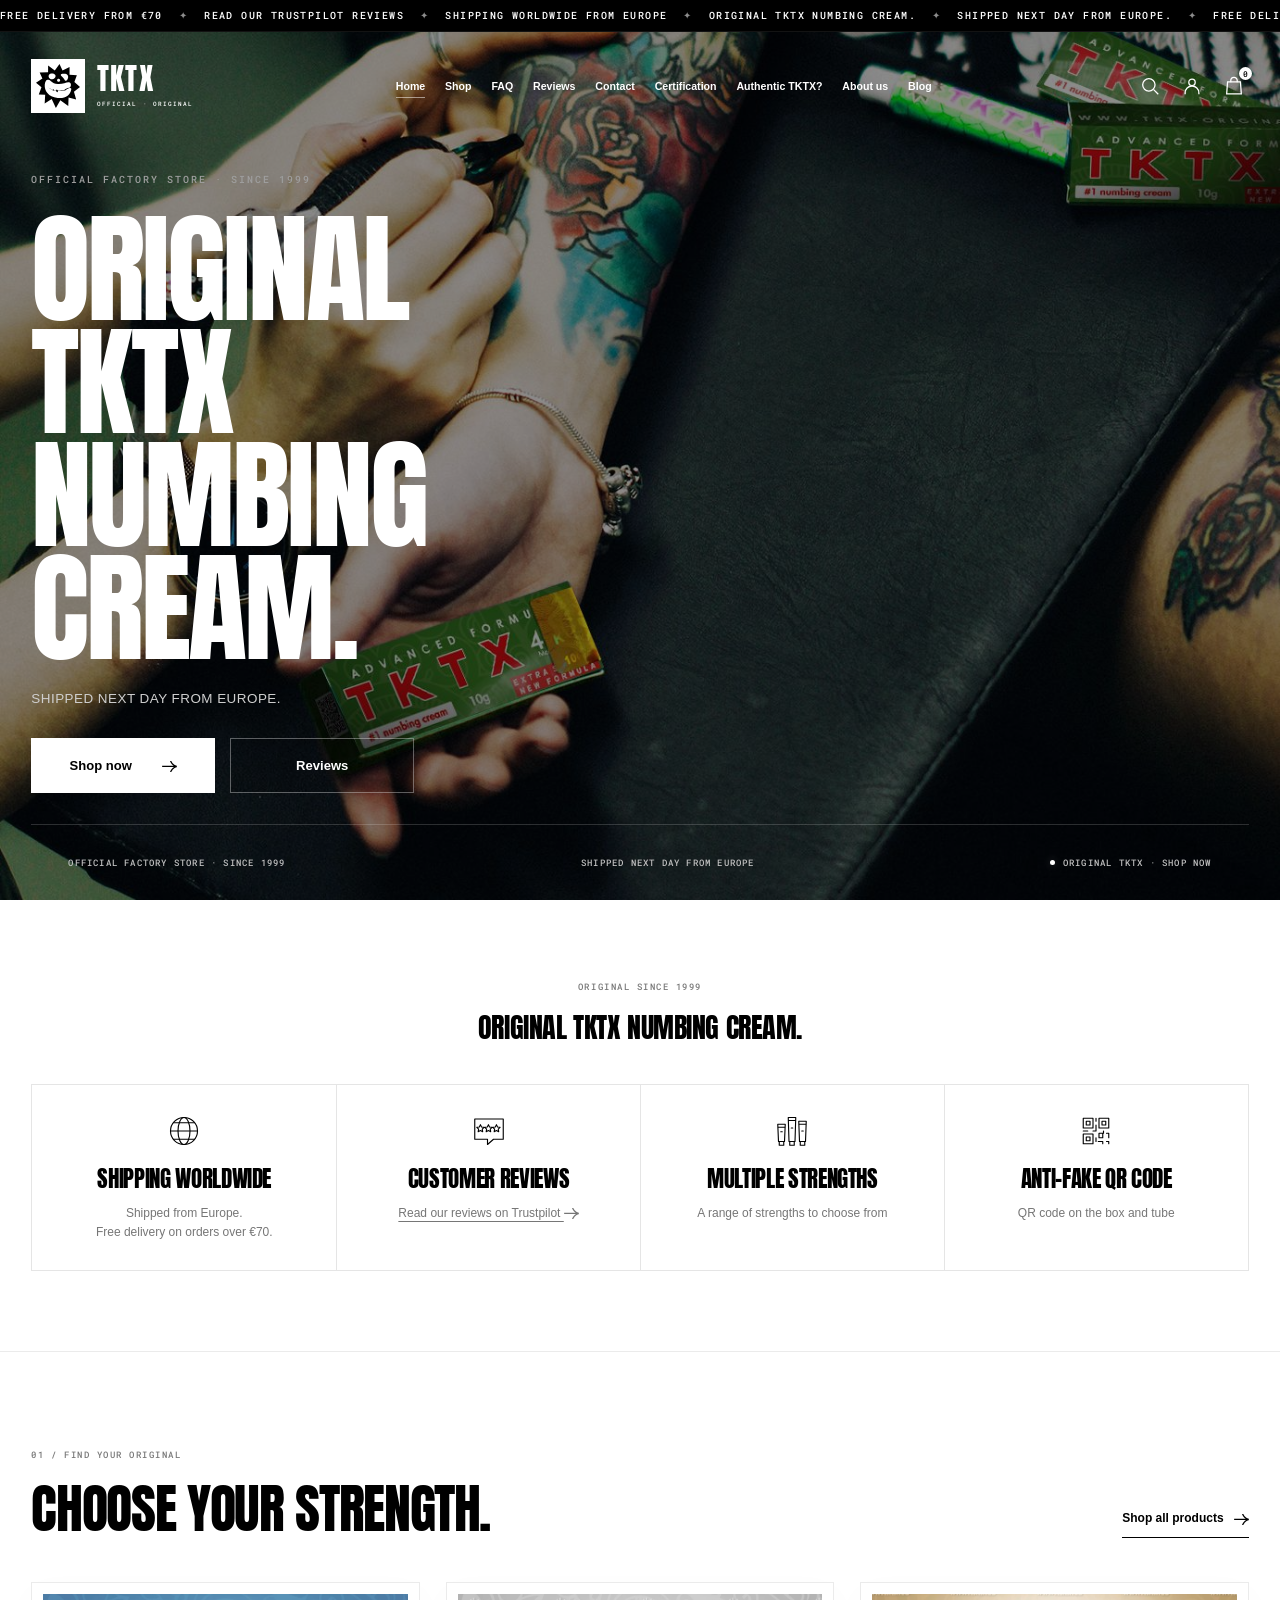
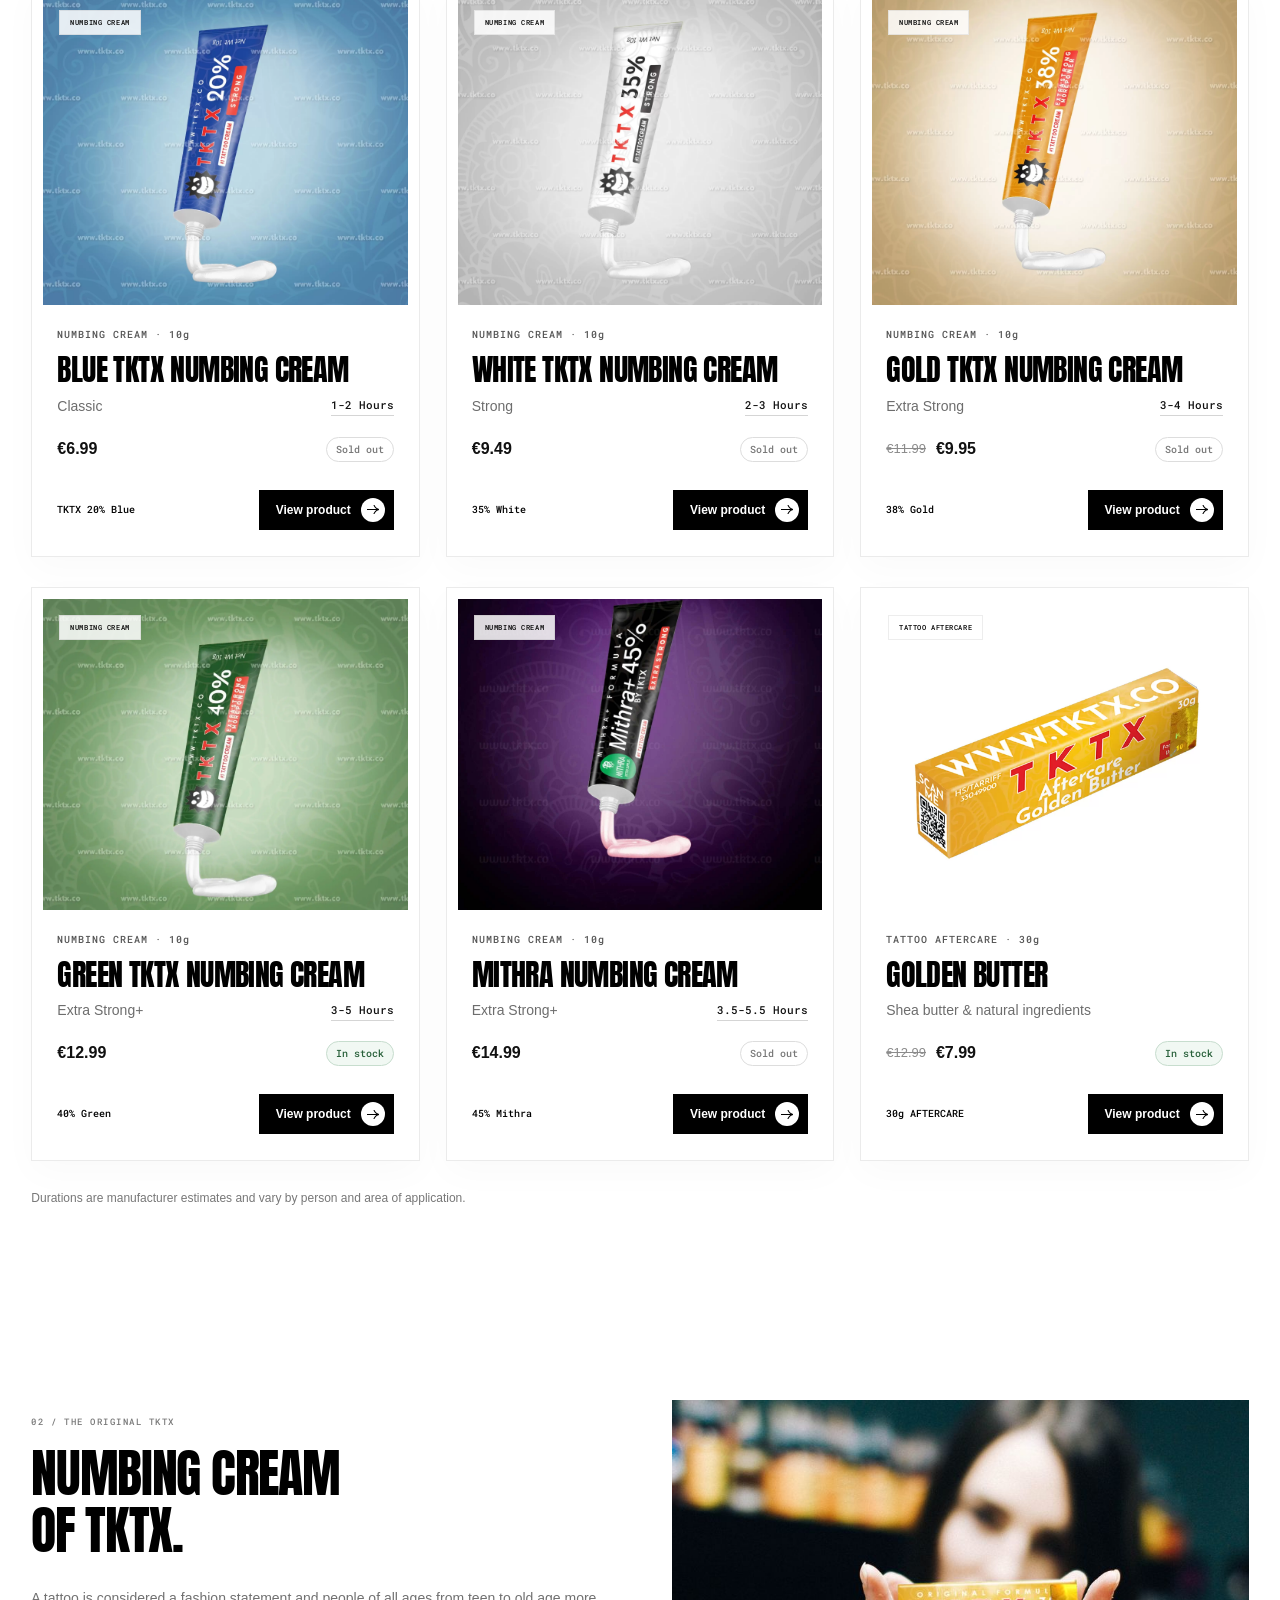
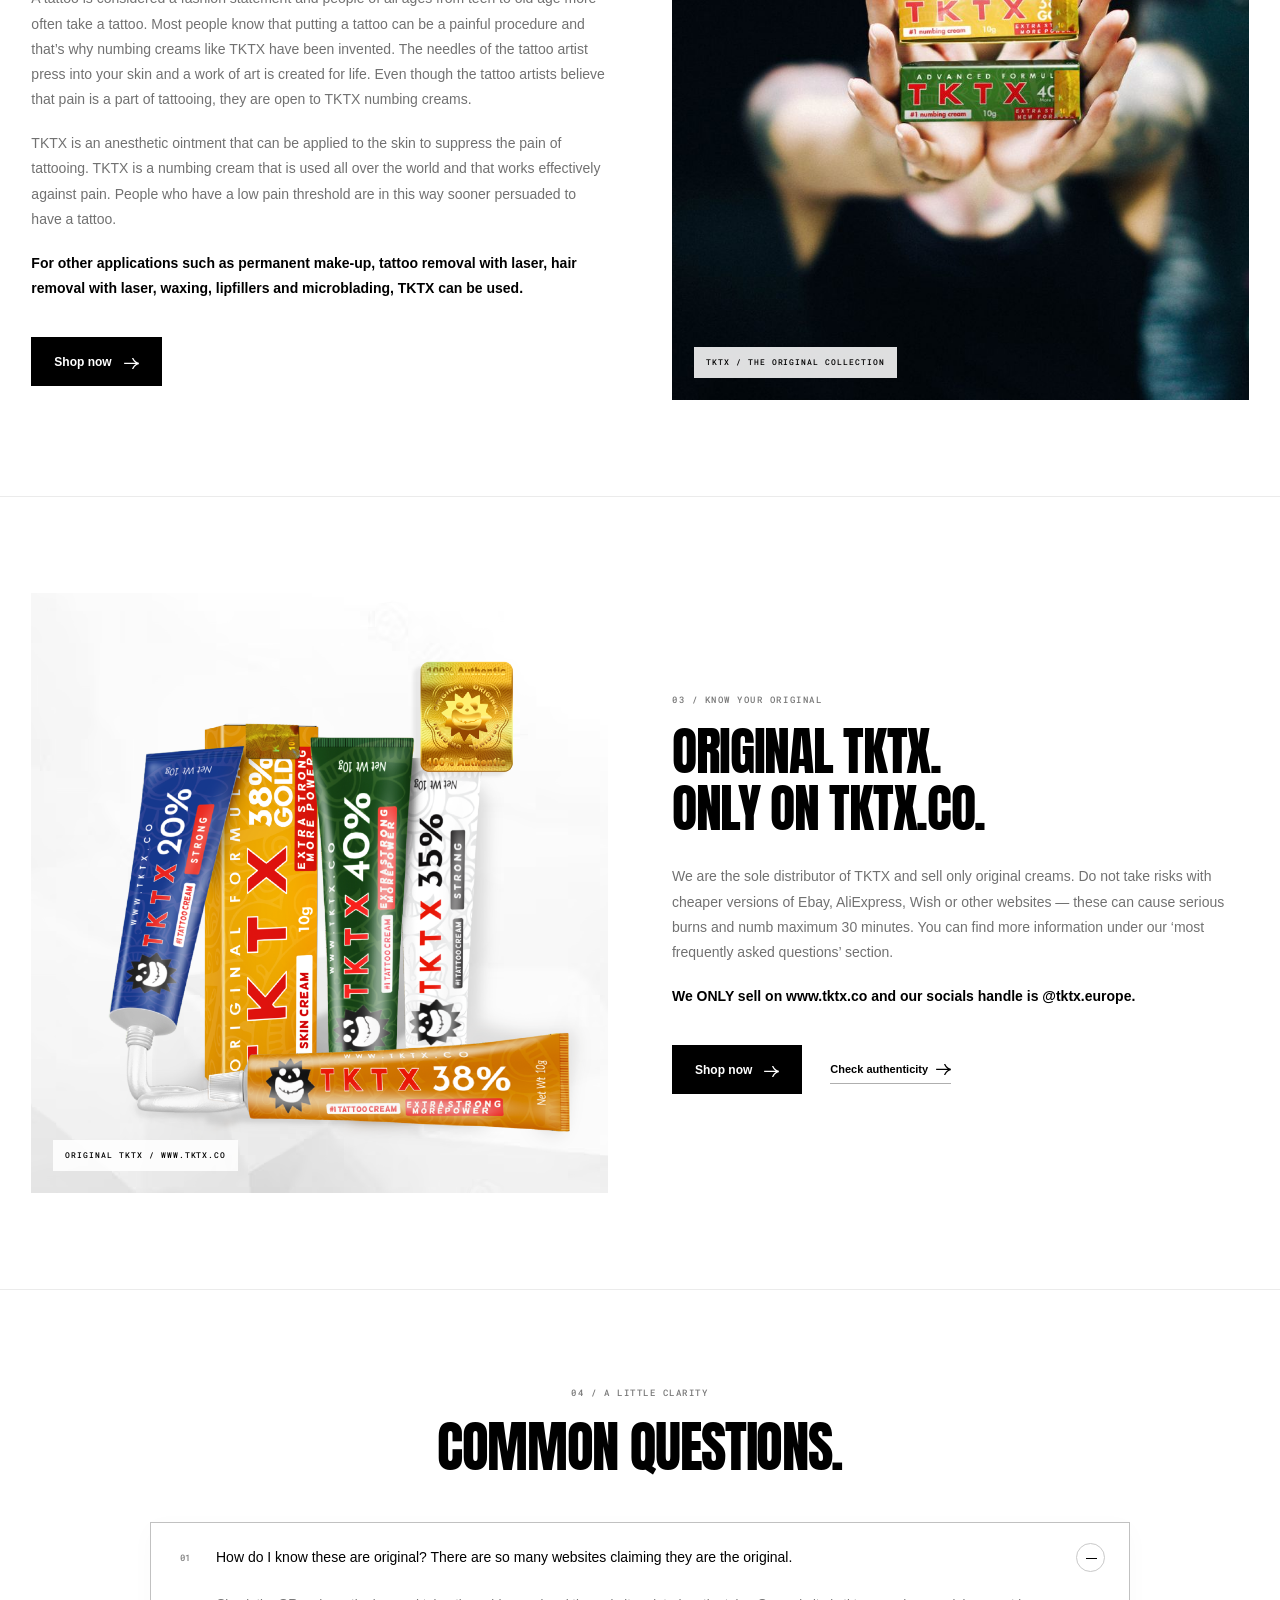
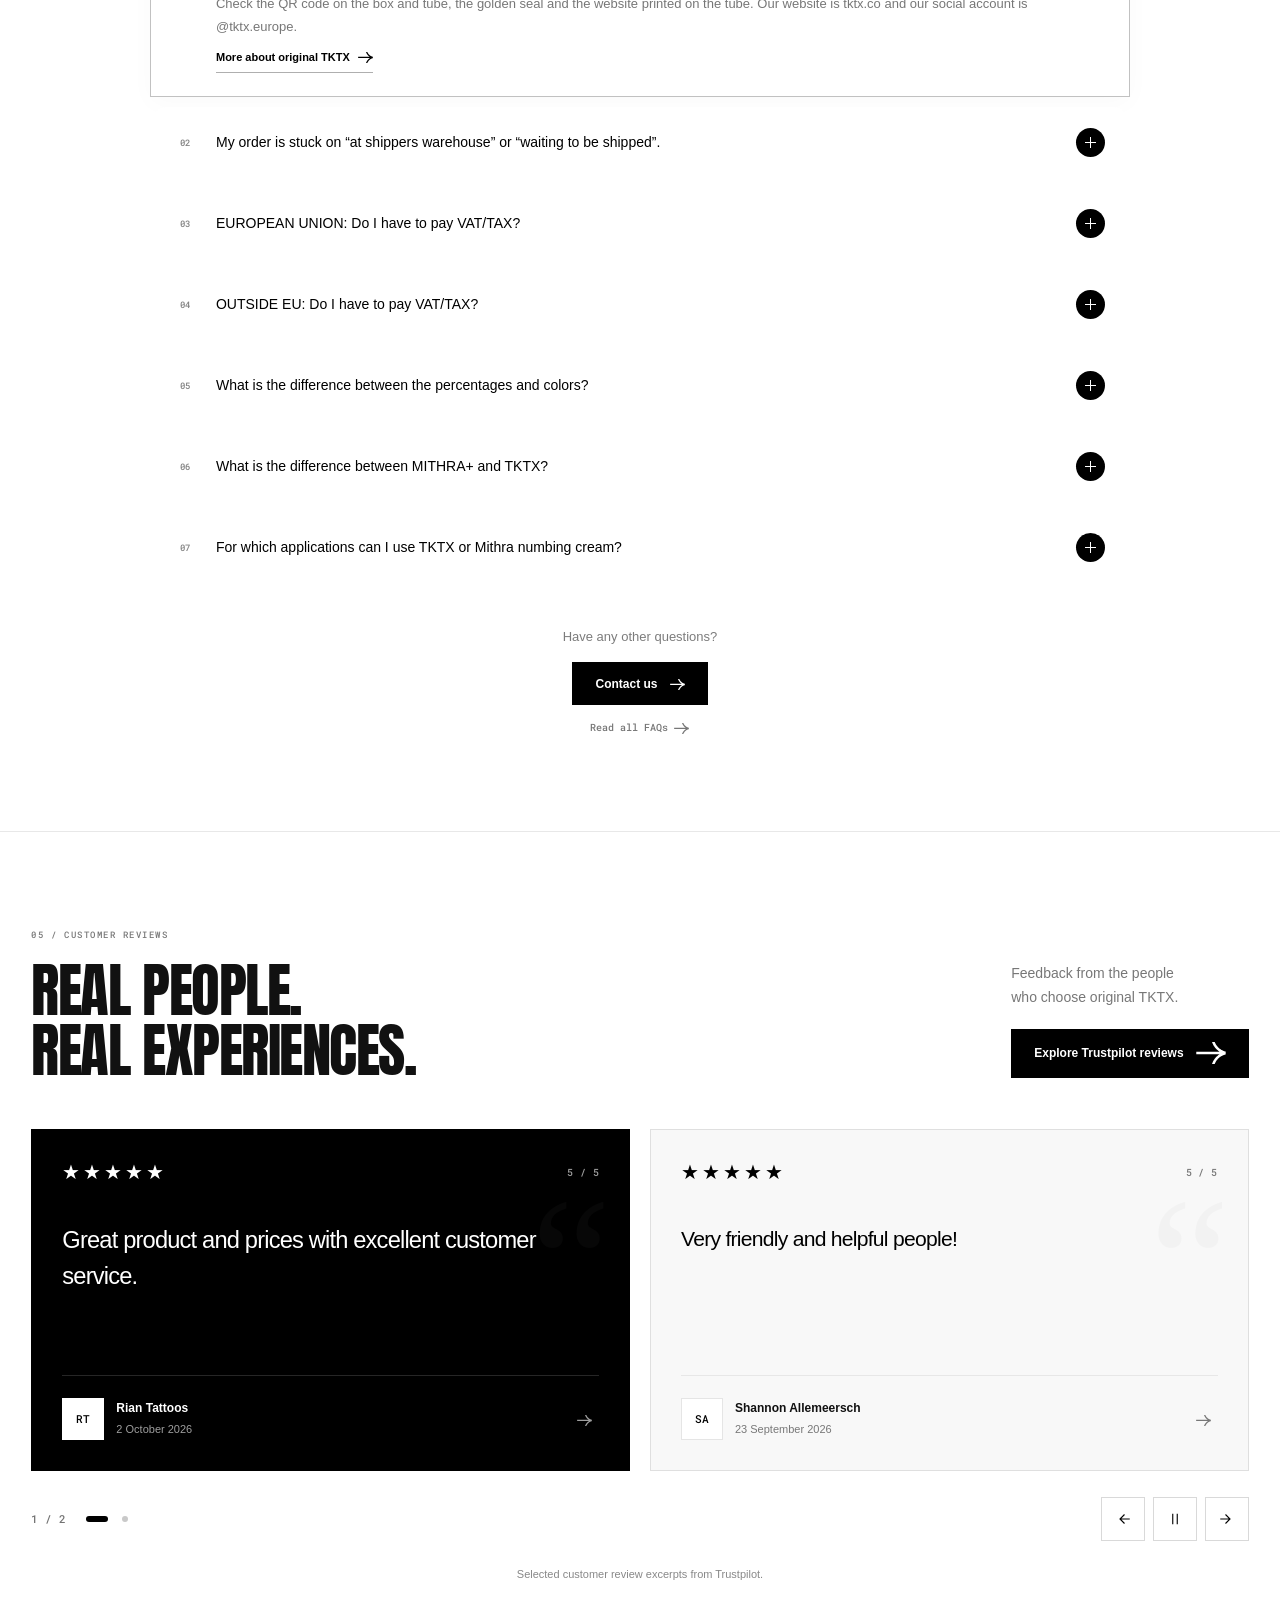
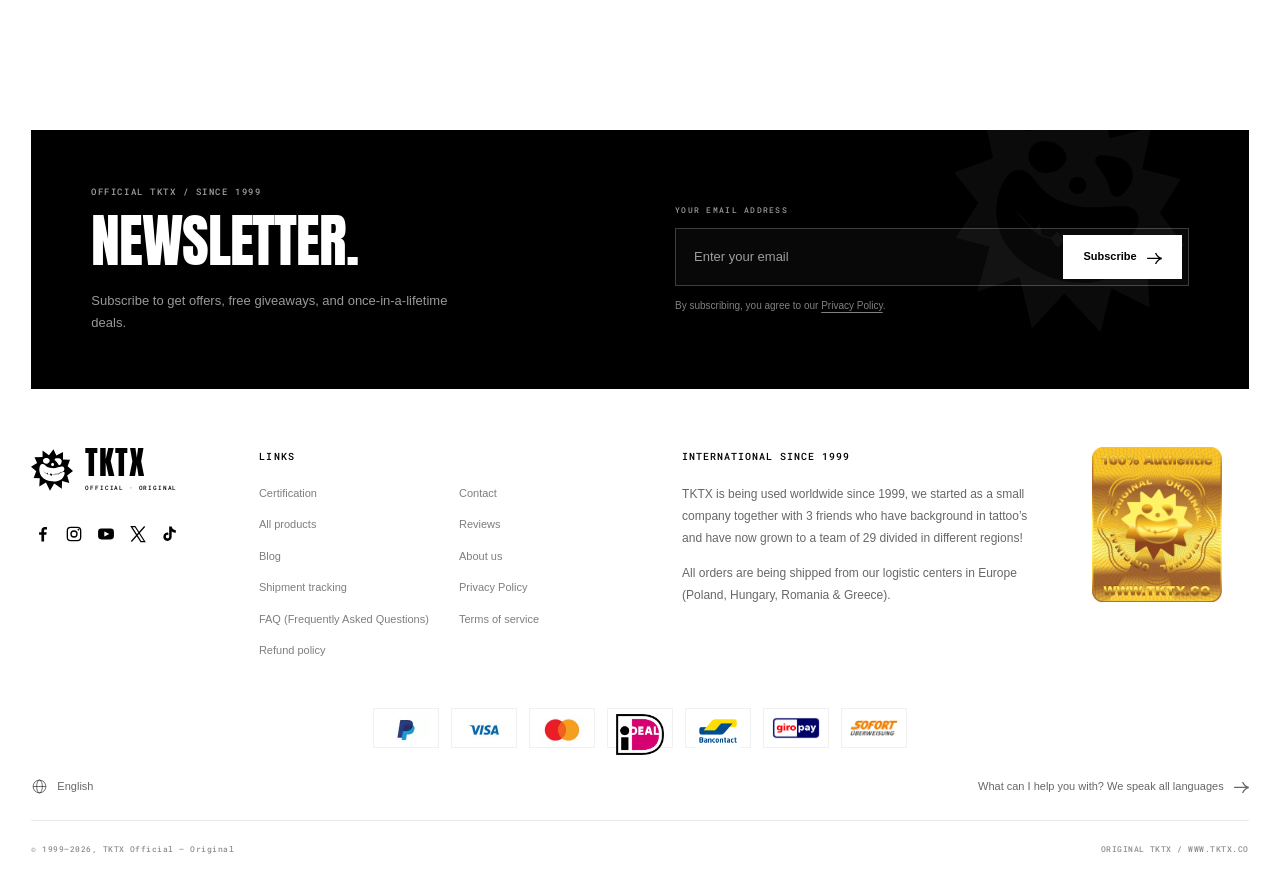
==== index-final.html @ 2ca77ce8 "Add files via upload" ====
<!doctype html>
<html lang="en">
<head>
<template id="__bundler_thumbnail"><svg xmlns="http://www.w3.org/2000/svg" viewBox="0 0 100 100"><rect width="100" height="100" fill="#000"/><text x="50" y="62" font-size="38" font-family="Impact,sans-serif" fill="#fff" text-anchor="middle">TKTX</text></svg></template>
  <meta charset="UTF-8">
  <meta name="viewport" content="width=device-width, initial-scale=1">
  <meta name="theme-color" content="#000000">
  <meta name="description" content="TKTX Official — Original Store. Original TKTX numbing cream, shipped from Europe.">
  <title>TKTX Official — Original Store</title>
  <link rel="icon" href="assets/tktx-logo-light.svg" type="image/svg+xml">
  <style>html,body{margin:0;min-width:320px;background:#000000}</style>
  <link rel="stylesheet" href="style.css?v=8">
  <link rel="stylesheet" href="home-sections.css?v=8">
  <link rel="stylesheet" href="footer-finish.css?v=3">
  <script src="script.js?v=3" defer></script>
  <script src="home-sections.js?v=1" defer></script>
  <link rel="stylesheet" href="catalog.css?v=16">
  <link rel="stylesheet" href="refine-final.css">
  <link rel="stylesheet" href="responsive-updates.css?v=2">
  <script src="reviews-slider.js?v=1" defer></script>
</head>
<body>
  <main class="tktx-store">
    <section class="hero" aria-labelledby="hero-title">
      <div class="announcement" role="region" aria-label="Store announcements">
        <p class="sr-only">Free delivery from €70. Read our reviews on Trustpilot. Shipping worldwide from Europe. Original TKTX numbing cream. Shipped next day from Europe.</p>
        <div class="announcement-track" aria-hidden="true">
          <div class="announcement-group"><span>FREE DELIVERY FROM €70</span><i>✦</i><span>READ OUR TRUSTPILOT REVIEWS</span><i>✦</i><span>SHIPPING WORLDWIDE FROM EUROPE</span><i>✦</i><span>ORIGINAL TKTX NUMBING CREAM.</span><i>✦</i><span>SHIPPED NEXT DAY FROM EUROPE.</span><i>✦</i></div>
          <div class="announcement-group"><span>FREE DELIVERY FROM €70</span><i>✦</i><span>READ OUR TRUSTPILOT REVIEWS</span><i>✦</i><span>SHIPPING WORLDWIDE FROM EUROPE</span><i>✦</i><span>ORIGINAL TKTX NUMBING CREAM.</span><i>✦</i><span>SHIPPED NEXT DAY FROM EUROPE.</span><i>✦</i></div>
        </div>
      </div>
      <div class="hero-image" aria-hidden="true"></div>
      <div class="hero-shade" aria-hidden="true"></div>
      <header class="header">
        <a class="brand" href="index.html" aria-label="TKTX home">
          <span class="brand-mark"><img src="assets/tktx-logo-dark.svg" alt="" width="44" height="44"></span>
          <span class="brand-name">TKTX<span>OFFICIAL · ORIGINAL</span></span>
        </a>
        <nav class="desktop-nav" aria-label="Main navigation">
          <a class="nav-link current" href="index.html" aria-current="page">Home</a>
          <a class="nav-link" href="index.html#products">Shop</a>
          <a class="nav-link" href="https://www.tktx.co/faq-frequently-asked-questions/">FAQ</a>
          <a class="nav-link" href="https://www.trustpilot.com/review/tktx.co" target="_blank" rel="noopener noreferrer">Reviews</a>
          <a class="nav-link" href="https://www.tktx.co/contact/">Contact</a>
          <a class="nav-link" href="https://www.tktx.co/certification/">Certification</a>
          <a class="nav-link" href="https://www.tktx.co/fake-tktx/">Authentic TKTX?</a>
          <a class="nav-link" href="https://www.tktx.co/about-us/">About us</a>
          <a class="nav-link" href="https://www.tktx.co/magazinea/">Blog</a>
        </nav>
        <div class="header-tools">
          <button class="icon-link search-toggle" aria-label="Search products" aria-haspopup="dialog"><svg viewBox="0 0 24 24" fill="none" stroke="currentColor" stroke-width="1.4" aria-hidden="true"><circle cx="10.75" cy="10.75" r="6.75"/><path d="m16 16 5 5"/></svg></button>
          <a class="icon-link account-link" href="https://www.tktx.co/my-account/" aria-label="Your account"><svg viewBox="0 0 24 24" fill="none" stroke="currentColor" stroke-width="1.4" aria-hidden="true"><circle cx="12" cy="8" r="3.5"/><path d="M4.5 21v-1.5a7.5 7.5 0 0 1 15 0V21"/></svg></a>
          <a class="icon-link cart-link" href="https://www.tktx.co/cart/" aria-label="Shopping bag"><svg viewBox="0 0 24 24" fill="none" stroke="currentColor" stroke-width="1.4" aria-hidden="true"><path d="M5 7.5h14l1 13H4l1-13Z"/><path d="M8.5 8V6a3.5 3.5 0 0 1 7 0v2"/></svg><span class="cart-count">0</span></a>
          <button class="menu-toggle" aria-expanded="false" aria-controls="mobile-nav" aria-label="Open menu"><span></span><span></span></button>
        </div>
      </header>
      <div class="hero-copy">
        <p class="eyebrow reveal">OFFICIAL FACTORY STORE · SINCE 1999</p>
        <h1 id="hero-title" aria-label="ORIGINAL TKTX NUMBING CREAM.">
          <span class="line"><span>ORIGINAL</span></span>
          <span class="line"><span>TKTX</span></span>
          <span class="line"><span>NUMBING</span></span>
          <span class="line"><span>CREAM.</span></span>
        </h1>
        <p class="description reveal">SHIPPED NEXT DAY FROM EUROPE.</p>
        <div class="actions reveal">
          <a class="button primary" href="index.html#products">Shop now <span aria-hidden="true"><span class="tktx-arrow" aria-hidden="true"></span></span></a>
          <a class="button secondary" href="https://www.trustpilot.com/review/tktx.co" target="_blank" rel="noopener noreferrer">Reviews</a>
        </div>
      </div>
      <footer class="hero-footer">
        <span>OFFICIAL FACTORY STORE · SINCE 1999</span>
        <span>SHIPPED NEXT DAY FROM EUROPE</span>
        <a class="store-status" href="index.html#products"><i aria-hidden="true"></i> ORIGINAL TKTX · SHOP NOW</a>
      </footer>
      <nav id="mobile-nav" class="mobile-nav" aria-label="Mobile navigation" inert>
        <a href="index.html">Home</a><a href="index.html#products">Shop <span aria-hidden="true"><span class="tktx-arrow" aria-hidden="true"></span></span></a>
        <a href="https://www.tktx.co/faq-frequently-asked-questions/">FAQ</a><a href="https://www.trustpilot.com/review/tktx.co" target="_blank" rel="noopener noreferrer">Reviews</a>
        <a href="https://www.tktx.co/contact/">Contact</a><a href="https://www.tktx.co/certification/">Certification</a>
        <a href="https://www.tktx.co/fake-tktx/">Authentic TKTX?</a><a href="https://www.tktx.co/about-us/">About us</a>
        <a href="https://www.tktx.co/magazinea/">Blog</a>
      </nav>
    </section>
    <section class="benefits-section" id="benefits" aria-labelledby="benefits-title">
      <div class="page-container">
        <p class="section-kicker center">ORIGINAL SINCE 1999</p>
        <h2 id="benefits-title" class="benefits-title">ORIGINAL TKTX NUMBING CREAM.</h2>
        <div class="benefits-grid compact-benefits">
          <article class="benefit"><div class="benefit-icon"><svg viewBox="0 0 48 48" fill="none" stroke="currentColor" stroke-width="1.5" stroke-linecap="round" stroke-linejoin="round" aria-hidden="true"><circle cx="24" cy="24" r="18"/><ellipse cx="24" cy="24" rx="8" ry="18"/><path d="M6 24h36M10 13h28M10 35h28"/></svg></div><h3>SHIPPING WORLDWIDE</h3><p>Shipped from Europe.<br>Free delivery on orders over €70.</p></article>
          <article class="benefit"><div class="benefit-icon"><svg viewBox="0 0 48 48" fill="none" stroke="currentColor" stroke-width="1.5" stroke-linecap="round" stroke-linejoin="round" aria-hidden="true"><path d="M5 8h38v27H30l-8 7v-7H5z"/><path d="m14 16 1.5 3.2 3.5.5-2.5 2.5.6 3.5-3.1-1.6-3.1 1.6.6-3.5L9 19.7l3.5-.5zM25 16l1.5 3.2 3.5.5-2.5 2.5.6 3.5-3.1-1.6-3.1 1.6.6-3.5-2.5-2.5 3.5-.5zM36 16l1.5 3.2 3.5.5-2.5 2.5.6 3.5-3.1-1.6-3.1 1.6.6-3.5-2.5-2.5 3.5-.5z" transform="translate(-1 0) scale(.97)"/></svg></div><h3>CUSTOMER REVIEWS</h3><p><a href="https://www.trustpilot.com/review/tktx.co" target="_blank" rel="noopener noreferrer">Read our reviews on Trustpilot <span class="tktx-arrow" aria-hidden="true"></span></a></p></article>
          
          <article class="benefit"><div class="benefit-icon"><svg viewBox="0 0 48 48" fill="none" stroke="currentColor" stroke-width="1.5" stroke-linecap="round" stroke-linejoin="round" aria-hidden="true"><path d="M5 15h10l-1 23H6L5 15ZM19 6h10l-1 32h-8L19 6ZM33 11h10l-1 27h-8l-1-27ZM7 38h6v5H7zM21 38h6v5h-6zM35 38h6v5h-6zM5 19h10M19 10h10M33 15h10"/><path d="M9 25h2M23 20h2M37 24h2"/></svg></div><h3>MULTIPLE STRENGTHS</h3><p>A range of strengths to choose from</p></article>
          <article class="benefit"><div class="benefit-icon"><svg viewBox="0 0 48 48" fill="none" stroke="currentColor" stroke-width="1.5" stroke-linecap="round" stroke-linejoin="round" aria-hidden="true"><path d="M7 7h13v13H7zM28 7h13v13H28zM7 28h13v13H7z"/><path d="M11 11h5v5h-5zM32 11h5v5h-5zM11 32h5v5h-5zM28 27h5v6h-5zM38 27h3v6M27 38h6v3M38 38h3v3M20 24h4M24 7v4M24 16v8M7 24h6M34 24v3M24 33v5"/></svg></div><h3>ANTI-FAKE QR CODE</h3><p>QR code on the box and tube</p></article>
        </div>
      </div>
    </section>
    <section class="products-section" id="products" aria-labelledby="products-title">
      <div class="page-container">
        <header class="products-heading"><div><p class="section-kicker">01 / FIND YOUR ORIGINAL</p><h2 id="products-title">CHOOSE YOUR STRENGTH.</h2></div><a class="collection-all" href="index.html#products">Shop all products <span aria-hidden="true"><span class="tktx-arrow" aria-hidden="true"></span></span></a></header>
        <div class="shop-grid">
<article class="shop-card" data-product="blue"><a class="shop-card-image" href="product-blue.html" aria-label="View BLUE TKTX NUMBING CREAM"><span class="shop-card-badge">NUMBING CREAM</span><img class="shop-packshot" src="assets/products/blue.webp" alt="BLUE TKTX NUMBING CREAM — TKTX 20% Blue" width="900" height="900" loading="lazy" decoding="async"></a><div class="shop-card-body"><p class="shop-card-label">NUMBING CREAM · 10g</p><h3><a href="product-blue.html">BLUE TKTX NUMBING CREAM</a></h3><p class="shop-card-description"><span>Classic</span><span class="card-duration">1-2 Hours</span></p><div class="catalog-price"><strong>€6.99</strong><span class="stock-label ">Sold out</span></div><div class="shop-card-bottom"><span class="variant-pill">TKTX 20% Blue</span><a class="buy-button" href="product-blue.html" aria-label="View BLUE TKTX NUMBING CREAM details">View product <span aria-hidden="true"><span class="tktx-arrow" aria-hidden="true"></span></span></a></div></div></article><article class="shop-card" data-product="white"><a class="shop-card-image" href="product-white.html" aria-label="View WHITE TKTX NUMBING CREAM"><span class="shop-card-badge">NUMBING CREAM</span><img class="shop-packshot" src="assets/products/white.webp" alt="WHITE TKTX NUMBING CREAM — 35% White" width="900" height="900" loading="lazy" decoding="async"></a><div class="shop-card-body"><p class="shop-card-label">NUMBING CREAM · 10g</p><h3><a href="product-white.html">WHITE TKTX NUMBING CREAM</a></h3><p class="shop-card-description"><span>Strong</span><span class="card-duration">2-3 Hours</span></p><div class="catalog-price"><strong>€9.49</strong><span class="stock-label ">Sold out</span></div><div class="shop-card-bottom"><span class="variant-pill">35% White</span><a class="buy-button" href="product-white.html" aria-label="View WHITE TKTX NUMBING CREAM details">View product <span aria-hidden="true"><span class="tktx-arrow" aria-hidden="true"></span></span></a></div></div></article><article class="shop-card" data-product="gold"><a class="shop-card-image" href="product-gold.html" aria-label="View GOLD TKTX NUMBING CREAM"><span class="shop-card-badge">NUMBING CREAM</span><img class="shop-packshot" src="assets/products/gold.webp" alt="GOLD TKTX NUMBING CREAM — 38% Gold" width="900" height="900" loading="lazy" decoding="async"></a><div class="shop-card-body"><p class="shop-card-label">NUMBING CREAM · 10g</p><h3><a href="product-gold.html">GOLD TKTX NUMBING CREAM</a></h3><p class="shop-card-description"><span>Extra Strong</span><span class="card-duration">3-4 Hours</span></p><div class="catalog-price"><del>€11.99</del> <strong>€9.95</strong><span class="stock-label ">Sold out</span></div><div class="shop-card-bottom"><span class="variant-pill">38% Gold</span><a class="buy-button" href="product-gold.html" aria-label="View GOLD TKTX NUMBING CREAM details">View product <span aria-hidden="true"><span class="tktx-arrow" aria-hidden="true"></span></span></a></div></div></article><article class="shop-card" data-product="green"><a class="shop-card-image" href="product-green.html" aria-label="View GREEN TKTX NUMBING CREAM"><span class="shop-card-badge">NUMBING CREAM</span><img class="shop-packshot" src="assets/products/green.jpg" alt="GREEN TKTX NUMBING CREAM — 40% Green" width="900" height="900" loading="lazy" decoding="async"></a><div class="shop-card-body"><p class="shop-card-label">NUMBING CREAM · 10g</p><h3><a href="product-green.html">GREEN TKTX NUMBING CREAM</a></h3><p class="shop-card-description"><span>Extra Strong+</span><span class="card-duration">3-5 Hours</span></p><div class="catalog-price"><strong>€12.99</strong><span class="stock-label available">In stock</span></div><div class="shop-card-bottom"><span class="variant-pill">40% Green</span><a class="buy-button" href="product-green.html" aria-label="View GREEN TKTX NUMBING CREAM details">View product <span aria-hidden="true"><span class="tktx-arrow" aria-hidden="true"></span></span></a></div></div></article><article class="shop-card" data-product="mithra"><a class="shop-card-image" href="product-mithra.html" aria-label="View MITHRA NUMBING CREAM"><span class="shop-card-badge">NUMBING CREAM</span><img class="shop-packshot" src="assets/products/mithra.jpg" alt="MITHRA NUMBING CREAM — 45% Mithra" width="900" height="900" loading="lazy" decoding="async"></a><div class="shop-card-body"><p class="shop-card-label">NUMBING CREAM · 10g</p><h3><a href="product-mithra.html">MITHRA NUMBING CREAM</a></h3><p class="shop-card-description"><span>Extra Strong+</span><span class="card-duration">3.5-5.5 Hours</span></p><div class="catalog-price"><strong>€14.99</strong><span class="stock-label ">Sold out</span></div><div class="shop-card-bottom"><span class="variant-pill">45% Mithra</span><a class="buy-button" href="product-mithra.html" aria-label="View MITHRA NUMBING CREAM details">View product <span aria-hidden="true"><span class="tktx-arrow" aria-hidden="true"></span></span></a></div></div></article><article class="shop-card" data-product="golden-butter"><a class="shop-card-image" href="product-golden-butter.html" aria-label="View GOLDEN BUTTER"><span class="shop-card-badge">TATTOO AFTERCARE</span><img class="shop-packshot" src="assets/products/golden-butter.webp" alt="GOLDEN BUTTER — 30g AFTERCARE tube and packaging" width="900" height="900" loading="lazy" decoding="async"></a><div class="shop-card-body"><p class="shop-card-label">TATTOO AFTERCARE · 30g</p><h3><a href="product-golden-butter.html">GOLDEN BUTTER</a></h3><p class="shop-card-description">Shea butter & natural ingredients</p><div class="catalog-price"><del>€12.99</del> <strong>€7.99</strong><span class="stock-label available">In stock</span></div><div class="shop-card-bottom"><span class="variant-pill">30g AFTERCARE</span><a class="buy-button" href="product-golden-butter.html" aria-label="View GOLDEN BUTTER details">View product <span aria-hidden="true"><span class="tktx-arrow" aria-hidden="true"></span></span></a></div></div></article>
</div><p class="duration-note">Durations are manufacturer estimates and vary by person and area of application.</p></div></section>
    <section class="story-section" id="about-tktx" aria-labelledby="story-title">
      <div class="page-container story-grid">
        <div class="story-copy">
          <p class="section-kicker">02 / THE ORIGINAL TKTX</p>
          <h2 id="story-title">NUMBING CREAM<br>OF TKTX.</h2>
          <div class="story-text">
            <p>A tattoo is considered a fashion statement and people of all ages from teen to old age more often take a tattoo. Most people know that putting a tattoo can be a painful procedure and that’s why numbing creams like TKTX have been invented. The needles of the tattoo artist press into your skin and a work of art is created for life. Even though the tattoo artists believe that pain is a part of tattooing, they are open to TKTX numbing creams.</p>
            <p>TKTX is an anesthetic ointment that can be applied to the skin to suppress the pain of tattooing. TKTX is a numbing cream that is used all over the world and that works effectively against pain. People who have a low pain threshold are in this way sooner persuaded to have a tattoo.</p>
            <p class="story-emphasis">For other applications such as permanent make-up, tattoo removal with laser, hair removal with laser, waxing, lipfillers and microblading, TKTX can be used.</p>
          </div>
          <a class="dark-button" href="index.html#products">Shop now <span aria-hidden="true"><span class="tktx-arrow" aria-hidden="true"></span></span></a>
        </div>
        <figure class="story-image product-feature-image"><img src="assets/min-green-gold-hands.jpg" alt="Hands holding TKTX Gold and TKTX Green numbing cream boxes" width="1680" height="1119" loading="lazy" decoding="async"><figcaption>TKTX / THE ORIGINAL COLLECTION</figcaption></figure>
      </div>
    </section>
    
    <section class="authentic-section" id="original-tktx" aria-labelledby="authentic-title">
      <div class="page-container story-grid authenticity-grid">
        <figure class="story-image authentic-image"><img src="assets/tktx-original-collection.png" alt="Original TKTX Blue, Gold, Green and White products with gold authenticity seal" width="2048" height="1024" loading="lazy" decoding="async"><figcaption>ORIGINAL TKTX / WWW.TKTX.CO</figcaption></figure>
        <div class="story-copy">
          <p class="section-kicker">03 / KNOW YOUR ORIGINAL</p>
          <h2 id="authentic-title">ORIGINAL TKTX.<br>ONLY ON TKTX.CO.</h2>
          <div class="story-text"><p>We are the sole distributor of TKTX and sell only original creams. Do not take risks with cheaper versions of Ebay, AliExpress, Wish or other websites — these can cause serious burns and numb maximum 30 minutes. You can find more information under our ‘most frequently asked questions’ section.</p><p class="story-emphasis">We ONLY sell on www.tktx.co and our socials handle is @tktx.europe.</p></div>
          <div class="story-actions"><a class="dark-button" href="index.html#products">Shop now <span aria-hidden="true"><span class="tktx-arrow" aria-hidden="true"></span></span></a><a class="text-link" href="https://www.tktx.co/fake-tktx/">Check authenticity <span aria-hidden="true"><span class="tktx-arrow" aria-hidden="true"></span></span></a></div>
        </div>
      </div>
    </section>
    <section class="faq-section" id="faq" aria-labelledby="faq-title">
      <div class="page-container">
        <header class="faq-heading"><p class="section-kicker">04 / A LITTLE CLARITY</p><h2 id="faq-title">COMMON QUESTIONS.</h2></header>
        <div class="faq-list">
          <details class="faq-item" name="tktx-faq" open style="border-radius:0"><summary><span class="faq-number">01</span><span>How do I know these are original? There are so many websites claiming they are the original.</span><span class="faq-toggle" aria-hidden="true"></span></summary><div class="faq-answer"><p>Check the QR code on the box and tube, the golden seal and the website printed on the tube. Our website is tktx.co and our social account is @tktx.europe.</p><a class="text-link" href="https://www.tktx.co/fake-tktx/">More about original TKTX <span class="tktx-arrow" aria-hidden="true"></span></a></div></details>
          <details class="faq-item" name="tktx-faq"><summary><span class="faq-number">02</span><span>My order is stuck on “at shippers warehouse” or “waiting to be shipped”.</span><span class="faq-toggle" aria-hidden="true"></span></summary><div class="faq-answer"><p>Tracking updates when the parcel reaches your country. If you have received a tracking number, your order is on its way.</p></div></details>
          <details class="faq-item" name="tktx-faq"><summary><span class="faq-number">03</span><span>EUROPEAN UNION: Do I have to pay VAT/TAX?</span><span class="faq-toggle" aria-hidden="true"></span></summary><div class="faq-answer"><p>It is included. Orders ship from within Europe.</p></div></details>
          <details class="faq-item" name="tktx-faq"><summary><span class="faq-number">04</span><span>OUTSIDE EU: Do I have to pay VAT/TAX?</span><span class="faq-toggle" aria-hidden="true"></span></summary><div class="faq-answer"><p>Charges depend on your local government’s rules. Contact us if you need help with your order.</p></div></details>
          <details class="faq-item" name="tktx-faq"><summary><span class="faq-number">05</span><span>What is the difference between the percentages and colors?</span><span class="faq-toggle" aria-hidden="true"></span></summary><div class="faq-answer"><p>The versions are Blue 20%, White 35%, Gold 38%, Green 40% and Mithra 45%. See the product page for each option. Times can vary by person and application area.</p></div></details>
          <details class="faq-item" name="tktx-faq"><summary><span class="faq-number">06</span><span>What is the difference between MITHRA+ and TKTX?</span><span class="faq-toggle" aria-hidden="true"></span></summary><div class="faq-answer"><p>The companies have joined. Mithra+ has a thicker pink cream; TKTX has a white cream.</p></div></details>
          <details class="faq-item" name="tktx-faq"><summary><span class="faq-number">07</span><span>For which applications can I use TKTX or Mithra numbing cream?</span><span class="faq-toggle" aria-hidden="true"></span></summary><div class="faq-answer"><p>The site lists tattooing, piercing, waxing, laser procedures, permanent make-up and microblading. Read the full product information and FAQ for details.</p></div></details>
        </div>
        <div class="faq-contact"><p>Have any other questions?</p><a class="dark-button" href="https://www.tktx.co/contact/">Contact us <span aria-hidden="true"><span class="tktx-arrow" aria-hidden="true"></span></span></a><a class="faq-more" href="https://www.tktx.co/faq-frequently-asked-questions/">Read all FAQs <span class="tktx-arrow" aria-hidden="true"></span></a></div>
      </div>
    </section>
    <section class="customer-stories" id="customer-reviews" aria-labelledby="trustpilot-title">
      <div class="page-container">
        <header class="customer-stories-heading"><div><p class="section-kicker">05 / CUSTOMER REVIEWS</p><h2 id="trustpilot-title">REAL PEOPLE.<br>REAL EXPERIENCES.</h2></div><div class="reviews-heading-aside"><p>Feedback from the people <br>who choose original TKTX.</p><a class="dark-button reviews-all" href="https://www.trustpilot.com/review/tktx.co" target="_blank" rel="noopener noreferrer">Explore Trustpilot reviews <span aria-hidden="true"><span class="tktx-arrow" aria-hidden="true"></span></span></a></div></header>
        <div class="customer-stories-grid" id="reviews-track">
          <figure class="customer-story featured-story"><div class="customer-story-top"><span class="review-stars" aria-hidden="true">★★★★★</span><span class="review-quote-mark" aria-hidden="true">“</span><span class="review-individual-rating" aria-label="Rated 5 out of 5">5 / 5</span></div><blockquote><p>Great product and prices with excellent customer service.</p></blockquote><figcaption><span class="review-avatar" aria-hidden="true">RT</span><span class="review-author"><strong>Rian Tattoos</strong><time datetime="2026-10-02">2 October 2026</time></span><a href="https://www.trustpilot.com/reviews/6ac542aa2cc6e7955d48ad70" target="_blank" rel="noopener noreferrer" aria-label="Read Rian Tattoos’ review on Trustpilot"><span class="tktx-arrow" aria-hidden="true"></span></a></figcaption></figure>
          <figure class="customer-story"><div class="customer-story-top"><span class="review-stars" aria-hidden="true">★★★★★</span><span class="review-quote-mark" aria-hidden="true">“</span><span class="review-individual-rating" aria-label="Rated 5 out of 5">5 / 5</span></div><blockquote><p>Very friendly and helpful people!</p></blockquote><figcaption><span class="review-avatar" aria-hidden="true">SA</span><span class="review-author"><strong>Shannon Allemeersch</strong><time datetime="2026-09-23">23 September 2026</time></span><a href="https://www.trustpilot.com/reviews/6ab52eef2d8ec61a7e86c768" target="_blank" rel="noopener noreferrer" aria-label="Read Shannon Allemeersch’s review on Trustpilot"><span class="tktx-arrow" aria-hidden="true"></span></a></figcaption></figure>
          <figure class="customer-story"><div class="customer-story-top"><span class="review-stars" aria-hidden="true">★★★★★</span><span class="review-quote-mark" aria-hidden="true">“</span><span class="review-individual-rating" aria-label="Rated 5 out of 5">5 / 5</span></div><blockquote><p>Fast shipping to AZ and cream really works.</p></blockquote><figcaption><span class="review-avatar" aria-hidden="true">JR</span><span class="review-author"><strong>JRobb</strong><time datetime="2026-03-27">27 March 2026</time></span><a href="https://www.trustpilot.com/review/tktx.co" target="_blank" rel="noopener noreferrer" aria-label="View JRobb’s review on the TKTX Trustpilot profile"><span class="tktx-arrow" aria-hidden="true"></span></a></figcaption></figure>
        </div>
        <div class="review-slider-controls" aria-label="Review slideshow controls" hidden>
          <div class="review-slider-pagination">
            <span class="review-slider-counter" aria-hidden="true">1 / 3</span>
            <div class="review-slider-dots" role="group" aria-label="Choose review page"></div>
          </div>
          <div class="review-slider-buttons">
            <button class="review-slider-button" type="button" data-review-prev aria-label="Previous reviews" aria-controls="reviews-track"><svg viewBox="0 0 24 24" fill="none" stroke="currentColor" stroke-width="1.5" aria-hidden="true"><path d="m14 6-6 6 6 6M8 12h13"/></svg></button>
            <button class="review-slider-button review-slider-toggle" type="button" aria-label="Pause review slideshow" aria-pressed="false"><svg class="review-pause-icon" viewBox="0 0 24 24" fill="none" stroke="currentColor" stroke-width="1.5" aria-hidden="true"><path d="M9 5v14M15 5v14"/></svg><svg class="review-play-icon" viewBox="0 0 24 24" fill="none" stroke="currentColor" stroke-width="1.5" aria-hidden="true"><path d="m9 5 10 7-10 7z"/></svg></button>
            <button class="review-slider-button" type="button" data-review-next aria-label="Next reviews" aria-controls="reviews-track"><svg viewBox="0 0 24 24" fill="none" stroke="currentColor" stroke-width="1.5" aria-hidden="true"><path d="m10 6 6 6-6 6M16 12H3"/></svg></button>
          </div>
        </div>
        <div class="reviews-section-bottom"><p>Selected customer review excerpts from Trustpilot.</p></div>
      </div>
    </section>
    <footer class="site-footer" id="footer" role="contentinfo">
      <div class="page-container">
        <div class="newsletter-panel">
          <div class="newsletter-copy"><p class="section-kicker">OFFICIAL TKTX / SINCE 1999</p><h2>NEWSLETTER.</h2><p class="newsletter-description">Subscribe to get offers, free giveaways, and once-in-a-lifetime deals.</p></div>
          <form class="newsletter-form"><label class="newsletter-label" for="newsletter-email">YOUR EMAIL ADDRESS</label>
            <div class="newsletter-input-row"><input class="newsletter-input" id="newsletter-email" type="email" name="email" placeholder="Enter your email" autocomplete="email" required><button class="newsletter-submit" type="submit">Subscribe <span aria-hidden="true"><span class="tktx-arrow" aria-hidden="true"></span></span></button></div>
            <p class="newsletter-privacy">By subscribing, you agree to our <a href="https://www.tktx.co/privacy-policy-2/">Privacy Policy</a>.</p><p class="newsletter-feedback" role="status" hidden></p>
          </form>
        </div>
        <div class="footer-main">
          <div class="footer-about"><a class="footer-brand" href="index.html" aria-label="TKTX home"><img src="assets/tktx-logo-dark.svg" alt="" width="42" height="42"><span class="footer-wordmark">TKTX<small>OFFICIAL · ORIGINAL</small></span></a><div class="footer-socials" aria-label="Social accounts"><a href="https://www.facebook.com/TKTX.Europe" aria-label="Facebook" target="_blank" rel="noopener noreferrer"><svg viewBox="0 0 24 24" aria-hidden="true"><path d="M14.5 21v-8h2.7l.4-3h-3.1V8c0-.9.3-1.5 1.6-1.5H18V3.8c-.4-.1-1.4-.2-2.5-.2-2.5 0-4.2 1.5-4.2 4.3V10H8.5v3h2.8v8z" fill="currentColor"/></svg></a><a href="https://www.instagram.com/tktx.europe" aria-label="Instagram" target="_blank" rel="noopener noreferrer"><svg viewBox="0 0 24 24" aria-hidden="true"><rect x="4" y="4" width="16" height="16" rx="4" fill="none" stroke="currentColor" stroke-width="1.6"/><circle cx="12" cy="12" r="3.6" fill="none" stroke="currentColor" stroke-width="1.6"/><circle cx="17.3" cy="6.8" r="1" fill="currentColor"/></svg></a><a href="https://www.youtube.com/@tktx.co.europe/shorts" aria-label="YouTube" target="_blank" rel="noopener noreferrer"><svg viewBox="0 0 24 24" aria-hidden="true"><rect x="2.5" y="5.5" width="19" height="13" rx="4" fill="currentColor"/><path d="m10 9 6 3-6 3z" fill="#ffffff"/></svg></a><a href="https://x.com/TKTX_europe" aria-label="X" target="_blank" rel="noopener noreferrer"><svg viewBox="0 0 24 24" aria-hidden="true"><path d="M4 3h4.5L20 21h-4.5L4 3Zm16 0L4 21" fill="none" stroke="currentColor" stroke-width="1.5"/></svg></a><a href="https://www.tiktok.com/@tktx.europe" aria-label="TikTok" target="_blank" rel="noopener noreferrer"><svg viewBox="0 0 24 24" aria-hidden="true"><path d="M14 3v12.3a5 5 0 1 1-4-4.9v3a2 2 0 1 0 1 1.9V3h3c.5 2.7 2 4.1 5 4.5v3A9 9 0 0 1 14 9" fill="currentColor"/></svg></a></div></div>
          <nav class="footer-column footer-links" aria-label="Footer links"><h3>LINKS</h3><ul><li><a href="https://www.tktx.co/certification/">Certification</a></li><li><a href="https://www.tktx.co/contact/">Contact</a></li><li><a href="index.html#products">All products</a></li><li><a href="https://www.trustpilot.com/review/tktx.co" target="_blank" rel="noopener noreferrer">Reviews</a></li><li><a href="https://www.tktx.co/magazinea/">Blog</a></li><li><a href="https://www.tktx.co/about-us/">About us</a></li><li><a href="https://www.tktx.co/ts-shipment-tracking/">Shipment tracking</a></li><li><a href="https://www.tktx.co/privacy-policy-2/">Privacy Policy</a></li><li><a href="https://www.tktx.co/faq-frequently-asked-questions/">FAQ (Frequently Asked Questions)</a></li><li><a href="https://www.tktx.co/terms-of-service/">Terms of service</a></li><li><a href="https://www.tktx.co/return-and-refund-policy/">Refund policy</a></li></ul></nav>
          <div class="footer-history"><h3>INTERNATIONAL SINCE 1999</h3><p>TKTX is being used worldwide since 1999, we started as a small company together with 3 friends who have background in tattoo’s and have now grown to a team of 29 divided in different regions!</p><p>All orders are being shipped from our logistic centers in Europe (Poland, Hungary, Romania &amp; Greece).</p></div>
          <div class="footer-authenticity"><img src="assets/tktx-gold-authentic-seal.png" alt="TKTX 100% Authentic gold seal — www.tktx.co" width="328" height="390" loading="lazy"></div>
        </div>
        <div class="footer-payments" aria-label="Payment methods"><span><img src="assets/payment-paypal.webp" alt="PayPal" width="68" height="40" loading="lazy"></span><span><img src="assets/payment-visa.webp" alt="Visa" width="68" height="40" loading="lazy"></span><span><img src="assets/payment-mastercard.webp" alt="Mastercard" width="68" height="40" loading="lazy"></span><span><img src="assets/payment-ideal.webp" alt="iDEAL" width="68" height="40" loading="lazy"></span><span><img src="assets/payment-bancontact.webp" alt="Bancontact" width="68" height="40" loading="lazy"></span><span><img src="assets/payment-giropay.webp" alt="Giropay" width="68" height="40" loading="lazy"></span><span><img src="assets/payment-sofort.webp" alt="Sofort" width="68" height="40" loading="lazy"></span></div>
        <div class="footer-service"><span class="footer-language"><svg viewBox="0 0 24 24" fill="none" stroke="currentColor" stroke-width="1.3" aria-hidden="true"><circle cx="12" cy="12" r="9"/><ellipse cx="12" cy="12" rx="4" ry="9"/><path d="M3 12h18"/></svg>English</span><a href="https://www.tktx.co/contact/">What can I help you with? We speak all languages <span aria-hidden="true"><span class="tktx-arrow" aria-hidden="true"></span></span></a></div>
        <div class="footer-bottom"><span>© 1999–2026, TKTX Official – Original</span><span>ORIGINAL TKTX / WWW.TKTX.CO</span></div>
      </div>
    </footer>
  <dialog class="search-panel" id="search-panel" aria-labelledby="search-title">
    <button class="panel-close" aria-label="Close search">×</button>
    <p class="eyebrow">TKTX OFFICIAL · ORIGINAL STORE</p>
    <h2 id="search-title">FIND YOUR TKTX.</h2>
    <form action="https://www.tktx.co/" method="get" class="search-form">
      <label class="sr-only" for="product-search">Search products</label>
      <input id="product-search" type="search" name="s" placeholder="Search products…" required>
      <input type="hidden" name="post_type" value="product">
      <button class="button" type="submit">Search <span class="tktx-arrow" aria-hidden="true"></span></button>
    </form>
  </dialog>
  </main>
</body>
</html>
---- style.css ----
@font-face{font-family:TKTXAnton;src:url('assets/anton.ttf') format('truetype');font-weight:400;font-style:normal;font-display:swap}
@font-face{font-family:TKTXMono;src:url('assets/roboto-mono.ttf') format('truetype');font-weight:500;font-style:normal;font-display:swap}
.tktx-store{--paper:#ffffff;--ink:#000000;--gutter:2.45vw;--content-max:1400px;--content-edge:max(var(--gutter),calc((100% - var(--content-max))/2));--announcement-height:32px;--ease:cubic-bezier(.22,1,.36,1);color-scheme:dark;color:var(--paper);font-family:Arial,Helvetica,sans-serif;-webkit-font-smoothing:antialiased}
.tktx-store *{box-sizing:border-box}
.tktx-store button,.tktx-store a{-webkit-tap-highlight-color:transparent}
.tktx-store button{font:inherit;color:inherit;cursor:pointer}
.tktx-store a{color:inherit;text-decoration:none}
.tktx-store button:focus-visible,.tktx-store a:focus-visible,.tktx-store input:focus-visible{outline:2px solid var(--paper);outline-offset:5px}
.tktx-store ::selection{color:var(--ink);background:var(--paper)}
.tktx-store .sr-only{position:absolute;width:1px;height:1px;padding:0;margin:-1px;overflow:hidden;clip:rect(0,0,0,0);white-space:nowrap;border:0}
.tktx-store .hero{height:100vh;height:100svh;position:relative;isolation:isolate;overflow:hidden;background:var(--ink)}
.tktx-store .announcement{position:absolute;top:0;left:0;right:0;z-index:10;height:var(--announcement-height);overflow:hidden;background:#000000;color:var(--paper);border-bottom:1px solid #ffffff13}
.tktx-store .announcement-track{display:flex;width:max-content;height:var(--announcement-height);animation:tktx-marquee var(--marquee-duration,48s) linear infinite}
.tktx-store .announcement-group{display:flex;flex-shrink:0;align-items:center;gap:16px;padding-right:16px;font:500 10px/var(--announcement-height) TKTXMono,monospace;letter-spacing:.14em;white-space:nowrap}
.tktx-store .announcement-group i{font:normal 10px/1 Arial,sans-serif;opacity:.55}
.tktx-store .announcement:hover .announcement-track{animation-play-state:paused}
.tktx-store .hero-image{position:absolute;inset:var(--announcement-height) 0 0;z-index:-3;background:url('assets/cinematic-tattoo.png') center center/cover no-repeat;animation:tktx-photo-enter 1.8s var(--ease) both}
.tktx-store .hero-shade{position:absolute;inset:var(--announcement-height) 0 0;z-index:-2;background:linear-gradient(90deg,#00000099,#00000045 36%,transparent 74%),linear-gradient(0deg,#00000038,transparent 24%)}
.tktx-store .header{position:absolute;left:var(--content-edge);right:var(--content-edge);top:calc(var(--announcement-height) + 3vh);display:flex;justify-content:space-between;align-items:center;gap:24px;z-index:5;animation:tktx-fade-enter 1s .16s both}
.tktx-store .brand{display:inline-flex;align-items:center;gap:12px;flex-shrink:0}
.tktx-store .brand-mark{display:grid;place-items:center;width:54px;height:54px;background:var(--paper)}
.tktx-store .brand-mark img{display:block;width:44px;height:44px;object-fit:contain;transition:transform .45s var(--ease)}
.tktx-store .brand:hover img{transform:rotate(-9deg)}
.tktx-store .brand-name{font:400 30px/1 TKTXAnton,Impact,sans-serif;letter-spacing:.035em}
.tktx-store .brand-name>span{display:block;margin-top:7px;font:500 6px/1.2 TKTXMono,monospace;letter-spacing:.17em;white-space:nowrap}
.tktx-store .desktop-nav{display:flex;align-items:center;gap:clamp(14px,1.55vw,28px)}
.tktx-store .nav-link{padding:8px 0;border:0;font-size:clamp(10px,.83vw,14px);font-weight:600;position:relative;white-space:nowrap}
.tktx-store .nav-link::after{content:'';position:absolute;left:0;right:0;bottom:2px;height:1px;background:currentColor;transform:scaleX(0);transform-origin:left;transition:transform .35s var(--ease)}
.tktx-store .nav-link:hover::after,.tktx-store .nav-link.current::after{transform:scaleX(1)}
.tktx-store .nav-link.current::after{opacity:.5}
.tktx-store .header-tools{display:flex;align-items:center;gap:12px}
.tktx-store .icon-link{display:inline-flex;align-items:center;justify-content:center;position:relative;flex-shrink:0;width:30px;height:36px;border:0;background:none;padding:3px;transition:opacity .25s}
.tktx-store .icon-link:hover{opacity:.65}
.tktx-store .icon-link svg{width:22px;height:22px}
.tktx-store .cart-count{position:absolute;top:-1px;right:-3px;display:grid;place-items:center;min-width:13px;height:13px;border-radius:50%;font:500 8px/1 TKTXMono,monospace;background:var(--paper);color:var(--ink)}
.tktx-store .button{min-height:46px;display:inline-flex;align-items:center;justify-content:center;gap:30px;border-radius:0;border:1px solid var(--paper);background:var(--paper);color:var(--ink);font-weight:600;font-size:clamp(12px,1.02vw,17px);padding:0 1.9vw;position:relative;transition:background .3s,color .3s,border-color .3s,transform .3s var(--ease)}
.tktx-store .button:hover{background:#d3d3d3;border-color:#d3d3d3;transform:translateY(-2px)}
.tktx-store .hero-copy{position:absolute;top:calc(var(--announcement-height) + 15vh);left:var(--content-edge);width:min(55%,770px);z-index:1}
.tktx-store .eyebrow{margin:0;font:500 clamp(9px,.78vw,13px)/1.5 TKTXMono,monospace;letter-spacing:.2em;color:#9e9e9e}
.tktx-store h1{font:400 min(11.1vw,155.4px,17.8vh)/.93 TKTXAnton,Impact,'Arial Narrow',sans-serif;letter-spacing:-.025em;margin:2.65vh 0;width:100%;text-transform:uppercase;color:var(--paper)}
.tktx-store .line{display:block;white-space:nowrap;overflow:hidden;padding-bottom:.055em;margin-bottom:-.055em}
.tktx-store .line>span{display:block;animation:tktx-line-enter 1.15s var(--ease) both;animation-delay:.12s}
.tktx-store .line:nth-child(2)>span{animation-delay:.25s}
.tktx-store .line:nth-child(3)>span{animation-delay:.38s}
.tktx-store .description{font-size:clamp(13px,1.28vw,22px);line-height:1.48;color:#cfcfcf;margin:0 0 3.05vh;letter-spacing:-.012em;animation-delay:.6s!important}
.tktx-store .actions{display:flex;gap:1.2vw;animation-delay:.75s!important}
.tktx-store .actions .button{height:6.15vh;min-width:14.35vw}
.tktx-store .secondary{background:#00000020;border-color:#ffffff59;color:var(--paper)}
.tktx-store .secondary:hover{background:var(--paper);color:var(--ink)}
.tktx-store .reveal{animation:tktx-fade-up 1s var(--ease) both}
.tktx-store .hero-footer{position:absolute;bottom:0;left:var(--content-edge);right:var(--content-edge);height:8.45vh;min-height:46px;border-top:1px solid #ffffff2b;display:flex;justify-content:space-between;align-items:center;gap:18px;padding:0 min(2.9vw,40px);font:500 clamp(8px,.72vw,12px)/1.4 TKTXMono,monospace;letter-spacing:.13em;white-space:nowrap;color:#bfbfbf;animation:tktx-fade-enter 1.2s .8s both}
.tktx-store .store-status{display:flex;align-items:center;gap:.6vw;padding:10px 0;transition:color .3s}
.tktx-store .store-status:hover{color:#ffffff}
.tktx-store .store-status i{width:5px;height:5px;background:var(--paper);border-radius:100%;box-shadow:0 0 8px #ffffff40;animation:tktx-status-breathe 3s ease-in-out infinite}
.tktx-store .menu-toggle,.tktx-store .mobile-nav{display:none}
.tktx-store .search-panel{position:fixed;inset:0;margin:auto;width:min(620px,calc(100vw - 32px));max-height:85svh;overflow:auto;padding:55px 36px 36px;background:var(--ink);color:var(--paper);border:1px solid #505050;box-shadow:0 24px 100px #00000088}
.tktx-store .search-panel::backdrop{background:#000000b8;backdrop-filter:blur(9px)}
.tktx-store .search-panel[open]{animation:tktx-fade-up .45s var(--ease) both}
.tktx-store .panel-close{position:absolute;top:14px;right:18px;font-size:30px;font-weight:300;background:none;border:0;line-height:1;padding:4px 8px}
.tktx-store .search-panel h2{font:400 clamp(36px,5vw,58px)/1.05 TKTXAnton,sans-serif;letter-spacing:-.025em;margin:22px 0}
.tktx-store .search-form{display:flex;gap:10px}
.tktx-store .search-form input[type=search]{width:0;flex:1;min-width:0;padding:14px;border:1px solid #ffffff59;background:#ffffff05;border-radius:0;color:var(--paper);font:14px Arial,sans-serif}
.tktx-store .search-form .button{padding:0 20px;font-size:13px}
@keyframes tktx-marquee{to{transform:translateX(-50%)}}
@keyframes tktx-line-enter{from{transform:translateY(115%)}to{transform:translateY(0)}}
@keyframes tktx-fade-up{from{opacity:0;transform:translateY(18px)}to{opacity:1;transform:translateY(0)}}
@keyframes tktx-fade-enter{from{opacity:0}to{opacity:1}}
@keyframes tktx-photo-enter{from{transform:scale(1.045);opacity:.3}to{transform:scale(1);opacity:1}}
@keyframes tktx-status-breathe{50%{opacity:.4;box-shadow:0 0 0 transparent}}
@media(min-width:1800px){.tktx-store .announcement-group{gap:16px;padding-right:16px;font-size:10px}.tktx-store .brand-mark{width:64px;height:64px}.tktx-store .brand-mark img{width:52px;height:52px}.tktx-store .brand-name{font-size:36px}}
@media(min-aspect-ratio:2/1){.tktx-store .hero-image{background-size:100% auto;background-position:center 45%}.tktx-store .hero-copy{top:calc(var(--announcement-height) + 15vh)}.tktx-store h1{font-size:min(16.9vh,155.4px);margin:1.8vh 0}.tktx-store .description{font-size:1.9vh}.tktx-store .actions .button{min-height:36px}.tktx-store .hero-footer{min-height:38px}}
@media(max-width:1100px){
 .tktx-store .desktop-nav{display:none}
 .tktx-store .menu-toggle{display:flex;flex-direction:column;justify-content:center;gap:6px;width:36px;height:36px;background:none;border:0;padding:5px}
 .tktx-store .menu-toggle span{width:26px;height:1px;background:var(--paper);transition:transform .3s}
 .tktx-store .menu-toggle[aria-expanded=true] span:first-child{transform:translateY(3.5px) rotate(45deg)}
 .tktx-store .menu-toggle[aria-expanded=true] span:last-child{transform:translateY(-3.5px) rotate(-45deg)}
 .tktx-store .mobile-nav{display:flex;position:absolute;inset:var(--announcement-height) 0 auto;z-index:4;max-height:calc(100svh - var(--announcement-height));overflow:auto;padding:110px 6vw 24px;background:#000000f7;backdrop-filter:blur(15px);flex-direction:column;transform:translateY(-110%);visibility:hidden;transition:transform .5s var(--ease),visibility .5s}
 .tktx-store .mobile-nav.open{transform:translateY(0);visibility:visible}
 .tktx-store .mobile-nav a{display:flex;justify-content:space-between;padding:11px 0;border-bottom:1px solid #ffffff20;font:400 25px/1.15 TKTXAnton,sans-serif;text-transform:uppercase}
}
@media(max-width:760px){
 .tktx-store{--gutter:6vw}
 .tktx-store .announcement-group{gap:14px;padding-right:14px;font-size:9px;letter-spacing:.1em}
 .tktx-store .hero-image{background-position:54% center}
 .tktx-store .hero-shade{background:linear-gradient(90deg,#000000b0,#00000059 65%,#0000001f),linear-gradient(0deg,#000000a6,transparent 45%)}
 .tktx-store .header{top:calc(var(--announcement-height) + 24px);gap:12px}
 .tktx-store .brand{gap:9px}
 .tktx-store .brand-mark{width:44px;height:44px}
 .tktx-store .brand-mark img{width:36px;height:36px}
 .tktx-store .brand-name{font-size:26px}
 .tktx-store .brand-name>span{font-size:5px;margin-top:5px}
 .tktx-store .header-tools{gap:8px}
 .tktx-store .account-link{display:none}
 .tktx-store .hero-copy{top:calc(var(--announcement-height) + 18%);width:88%}
 .tktx-store .eyebrow{font-size:8px;letter-spacing:.16em}
 .tktx-store h1{font-size:min(22vw,15.9svh);line-height:.98;margin:24px 0 25px;letter-spacing:-.03em}
 .tktx-store .description{font-size:13px;line-height:1.6;margin-bottom:24px}
 .tktx-store .actions{gap:10px}
 .tktx-store .actions .button{font-size:11px;min-width:135px;padding:0 18px;height:46px;gap:22px}
 .tktx-store .hero-footer{height:95px;display:grid;grid-template-columns:1fr 1fr;gap:13px 8px;align-content:center;padding:12px 0;font-size:7px;letter-spacing:.08em}
 .tktx-store .hero-footer>span:first-child{grid-column:1/-1}
 .tktx-store .store-status{justify-self:end;padding:0;gap:7px;font-size:7px}
 .tktx-store .store-status i{height:4px;width:4px}
 .tktx-store .search-panel{padding:50px 22px 26px}
}
@media(max-width:380px){.tktx-store .brand-name>span{display:none}.tktx-store .header-tools{gap:4px}.tktx-store .hero-footer,.tktx-store .store-status{font-size:6px}}
@media(max-width:760px) and (max-height:740px){
 .tktx-store .hero-copy{top:calc(var(--announcement-height) + 14%)}
 .tktx-store h1{font-size:min(22vw,11.2svh);line-height:.94;margin:1.8svh 0}
 .tktx-store .description{font-size:12px;line-height:1.45;margin-bottom:2svh}
 .tktx-store .actions .button{height:40px;min-height:40px}
 .tktx-store .hero-footer{height:65px;row-gap:8px}
 .tktx-store .header{top:calc(var(--announcement-height) + 18px)}
 .tktx-store .mobile-nav{padding-top:82px}
 .tktx-store .mobile-nav a{font-size:21px;padding:9px 0}
}
@media(prefers-reduced-motion:reduce){
 .tktx-store *,.tktx-store *::before,.tktx-store *::after{animation:none!important;transition:none!important}
}

/* White collection section — shares the banner's typography and 1400px grid. */
.tktx-store .collection-section{background:#ffffff;color:var(--ink);padding:82px 0 94px;scroll-margin-top:24px}
.tktx-store .collection-container{width:calc(100% - 2 * var(--gutter));max-width:var(--content-max,1400px);margin:0 auto}
.tktx-store .collection-heading{display:flex;align-items:flex-end;justify-content:space-between;gap:28px;padding-bottom:28px;border-bottom:1px solid #0000001c}
.tktx-store .collection-eyebrow{margin:0 0 15px;font:500 9px/1.5 TKTXMono,monospace;letter-spacing:.17em;color:#707070}
.tktx-store .collection-heading h2{margin:0;color:var(--ink);font:400 clamp(36px,4.2vw,60px)/1.1 TKTXAnton,Impact,sans-serif;letter-spacing:-.025em}
.tktx-store .collection-all{display:inline-flex;align-items:center;gap:28px;padding:9px 0;font-size:12px;font-weight:600;white-space:nowrap;border-bottom:1px solid #000000;transition:opacity .25s}
.tktx-store .collection-all:hover{opacity:.55}
.tktx-store .collection-all span{font-size:20px;font-weight:400;line-height:1}
.tktx-store .category-grid{display:flex;justify-content:center;padding-top:32px}
.tktx-store .category-product{display:block;width:min(400px,100%);text-align:center}
.tktx-store .category-product figure{margin:0}
.tktx-store .category-product-stage{display:grid;place-items:center;height:350px;background:#ffffff}
.tktx-store .category-product-stage img{display:block;width:350px;max-width:100%;height:auto;aspect-ratio:1;object-fit:contain;transition:transform .7s var(--ease)}
.tktx-store .category-product:hover .category-product-stage img{transform:translateY(-7px) rotate(-2deg)}
.tktx-store .category-product figcaption{padding:20px 20px 0}
.tktx-store .category-type{display:block;margin-bottom:10px;font:500 9px/1.5 TKTXMono,monospace;letter-spacing:.18em;color:#707070}
.tktx-store .category-product h3{display:inline-flex;align-items:center;gap:18px;margin:0;color:var(--ink);font:400 27px/1.2 TKTXAnton,Impact,sans-serif;letter-spacing:-.015em}
.tktx-store .category-arrow{display:grid;place-items:center;width:27px;height:27px;border:1px solid #00000033;border-radius:50%;font:400 17px/1 Arial,sans-serif;transition:background .3s,color .3s,transform .3s}
.tktx-store .category-product:hover .category-arrow{background:var(--ink);color:#ffffff;transform:rotate(5deg)}
.tktx-store .collection-section a:focus-visible{outline:2px solid var(--ink)}
@media(max-width:760px){
 .tktx-store .collection-section{padding:54px 0 64px}
 .tktx-store .collection-heading{align-items:flex-start;gap:20px;padding-bottom:24px;flex-direction:column}
 .tktx-store .collection-eyebrow{font-size:8px;margin-bottom:12px}
 .tktx-store .collection-heading h2{font-size:clamp(32px,8.7vw,48px)}
 .tktx-store .collection-all{font-size:11px;gap:20px}
 .tktx-store .category-grid{padding-top:24px}
 .tktx-store .category-product-stage{height:300px}
 .tktx-store .category-product-stage img{width:300px}
 .tktx-store .category-product figcaption{padding-top:14px}
 .tktx-store .category-product h3{font-size:25px}
}

/* Three full cards with the next card exposed past the right container edge. */
.tktx-store .collection-section{overflow:hidden}
.tktx-store .collection-container{--category-gap:28px;--category-content:min(var(--content-max,1400px),calc(100vw - 2 * var(--gutter)));--category-width:calc((var(--category-content) - 3 * var(--category-gap)) / 3.18)}
.tktx-store .collection-heading-actions{display:flex;align-items:center;gap:32px}
.tktx-store .category-controls{display:flex;gap:8px}
.tktx-store .category-control{display:grid;place-items:center;width:40px;height:40px;padding:0;border:1px solid #00000040;border-radius:50%;background:#ffffff;color:var(--ink);cursor:pointer;transition:background .25s,color .25s}
.tktx-store .category-control:hover{background:var(--ink);color:#ffffff}
.tktx-store .category-control svg{width:17px;height:17px}
.tktx-store .category-control:focus-visible{outline:2px solid var(--ink);outline-offset:4px}
.tktx-store .category-viewport{width:calc(100% + max(var(--gutter),calc((100vw - var(--content-max,1400px)) / 2)));max-width:calc(4 * var(--category-width) + 3 * var(--category-gap));overflow:hidden;padding-top:32px;touch-action:pan-y;cursor:grab}
.tktx-store .category-viewport:active{cursor:grabbing}
.tktx-store .category-track{display:flex;align-items:flex-start;gap:var(--category-gap);width:100%;transition:transform .65s var(--ease);will-change:transform}
.tktx-store .category-track .category-product{width:var(--category-width);flex:0 0 var(--category-width);min-width:0;user-select:none}
.tktx-store .category-track .category-product-stage{height:auto;aspect-ratio:1}
.tktx-store .category-track .category-product-stage img{width:100%;height:100%;max-height:370px;pointer-events:none}
.tktx-store .category-track .category-product figcaption{padding-top:16px}
.tktx-store .category-track .category-product h3{font-size:26px}
@media(max-width:1000px){.tktx-store .collection-container{--category-gap:22px;--category-width:calc((var(--category-content) - 2 * var(--category-gap)) / 2.15)}}
@media(max-width:760px){
 .tktx-store .collection-container{--category-gap:18px;--category-width:calc((var(--category-content) - var(--category-gap)) / 1.18)}
 .tktx-store .collection-heading-actions{width:100%;justify-content:space-between;gap:16px}
 .tktx-store .category-control{width:36px;height:36px}
 .tktx-store .category-viewport{padding-top:24px}
 .tktx-store .category-track .category-product h3{font-size:25px}
}
@media(prefers-reduced-motion:reduce){.tktx-store .category-track{transition:none}}
---- home-sections.css ----
/* TKTX homepage additions: shared white canvas, charcoal typography, 1400px grid. */
.tktx-store .page-container{width:calc(100% - 2 * var(--gutter));max-width:var(--content-max,1400px);margin:0 auto}
.tktx-store .section-kicker{margin:0 0 17px;font:500 9px/1.5 TKTXMono,monospace;letter-spacing:.17em;color:#797979}
.tktx-store .center{text-align:center}
.tktx-store .benefits-section,.tktx-store .story-section,.tktx-store .authentic-section,.tktx-store .products-section,.tktx-store .faq-section{background:#ffffff;color:var(--ink);color-scheme:light}
.tktx-store .benefits-section{padding:66px 0 64px}
.tktx-store .benefits-title{margin:0;text-align:center;font:400 clamp(24px,2.2vw,34px)/1.2 TKTXAnton,Impact,sans-serif;letter-spacing:-.015em}
.tktx-store .benefits-grid{display:grid;grid-template-columns:repeat(3,minmax(0,1fr));margin-top:36px;border:1px solid #0000001a}
.tktx-store .benefit{text-align:center;padding:32px 28px}
.tktx-store .benefit:not(:nth-child(3n+1)){border-left:1px solid #0000001a}
.tktx-store .benefit:nth-child(n+4){border-top:1px solid #0000001a}
.tktx-store .benefit-icon{width:42px;height:42px;margin:0 auto 18px}
.tktx-store .benefit-icon svg{display:block;width:100%;height:100%}
.tktx-store .benefit h3{display:flex;align-items:center;justify-content:center;min-height:0;margin:0 0 11px;font:400 clamp(22px,1.8vw,28px)/1.2 TKTXAnton,Impact,sans-serif;letter-spacing:-.015em}
.tktx-store .benefit p{max-width:280px;margin:0 auto;font:12px/1.6 Arial,sans-serif;color:#767676}
.tktx-store .benefits-section+.collection-section{padding-top:70px}
.tktx-store .story-section{padding:70px 0 110px}
.tktx-store .story-grid{display:grid;grid-template-columns:minmax(0,1fr) minmax(0,1fr);align-items:center;gap:clamp(40px,5vw,90px)}
.tktx-store .story-copy h2{margin:0 0 27px;font:400 clamp(38px,4.1vw,60px)/1.08 TKTXAnton,Impact,sans-serif;letter-spacing:-.025em;color:var(--ink)}
.tktx-store .story-text p{margin:0 0 19px;font:14px/1.8 Arial,sans-serif;color:#717171}
.tktx-store .story-text .story-emphasis{color:#000000;font-weight:600}
.tktx-store .story-text{margin-bottom:30px}
.tktx-store .story-image{position:relative;overflow:hidden;align-self:stretch;min-height:600px;max-height:760px;margin:0;background:#e7e7e7}
.tktx-store .story-image>img{display:block;width:100%;height:100%;position:absolute;inset:0;object-fit:cover;object-position:65% center}
.tktx-store .story-image figcaption{position:absolute;bottom:22px;left:22px;margin:0;background:#ffffffde;color:#000000;padding:10px 12px;font:500 8px/1.4 TKTXMono,monospace;letter-spacing:.12em}
.tktx-store .dark-button{display:inline-flex;align-items:center;justify-content:center;gap:38px;min-height:49px;padding:0 23px;background:var(--ink);color:#ffffff;border:1px solid var(--ink);font:600 12px/1 Arial,sans-serif;transition:background .3s,color .3s,transform .3s}
.tktx-store .dark-button:hover{background:#000000;transform:translateY(-2px)}
.tktx-store .dark-button>span{font-size:22px;font-weight:400}
.tktx-store .text-link{display:inline-flex;align-items:center;gap:14px;color:var(--ink);font:600 11px/1.4 Arial,sans-serif;border-bottom:1px solid #00000050;padding:6px 0}
.tktx-store .story-actions{display:flex;align-items:center;flex-wrap:wrap;gap:24px}
.tktx-store .products-section{padding:82px 0 100px;border-top:1px solid #00000014}
.tktx-store .products-heading{display:flex;align-items:flex-end;justify-content:space-between;gap:28px;margin-bottom:38px}
.tktx-store .products-heading h2{margin:0;font:400 clamp(36px,4.2vw,60px)/1.1 TKTXAnton,Impact,sans-serif;letter-spacing:-.025em}
.tktx-store .shop-grid{display:grid;grid-template-columns:repeat(3,minmax(0,1fr));gap:30px 26px}
.tktx-store .shop-card{min-width:0;border:1px solid #00000014;border-radius:26px;background:#ffffff;padding:11px;box-shadow:0 12px 35px #00000006;transition:transform .45s var(--ease),box-shadow .45s}
.tktx-store .shop-card:hover{transform:translateY(-5px);box-shadow:0 18px 45px #00000010}
.tktx-store .shop-card-image{position:relative;display:grid;place-items:center;aspect-ratio:1.17;overflow:hidden;background:#ffffff;border-radius:17px}
.tktx-store .shop-packshot{display:block;width:88%;height:95%;object-fit:contain;mix-blend-mode:multiply;transition:transform .65s var(--ease)}
.tktx-store .shop-card:hover .shop-packshot{transform:rotate(-4deg) scale(1.035)}
.tktx-store .shop-card-badge{position:absolute;top:16px;left:16px;z-index:1;background:#ffffffd9;border:1px solid #00000012;border-radius:20px;padding:8px 10px;font:500 7px/1 TKTXMono,monospace;letter-spacing:.08em}
.tktx-store .shop-card-mark{position:absolute;right:14px;top:14px;z-index:1;width:43px;height:43px;border-radius:50%;display:grid;place-items:center;background:#ffffff}
.tktx-store .shop-card-mark img{display:block;width:30px;height:30px}
.tktx-store .shop-card-body{padding:23px 14px 15px}
.tktx-store .shop-card-label{margin:0 0 11px;font:500 8px/1.4 TKTXMono,monospace;letter-spacing:.12em;color:#919191}
.tktx-store .shop-card-body h3{font:400 30px/1.15 TKTXAnton,Impact,sans-serif;letter-spacing:-.02em;margin:0 0 9px}
.tktx-store .shop-card-description{margin:0 0 8px;font:14px/1.4 Arial,sans-serif;color:#6d6d6d}
.tktx-store .shop-card-meta{margin:0;font:500 10px/1.5 TKTXMono,monospace;color:#818181}
.tktx-store .shop-card-bottom{display:flex;align-items:center;justify-content:space-between;gap:10px;margin-top:28px}
.tktx-store .variant-pill{display:inline-flex;align-items:center;justify-content:center;background:#ffffff;color:#000000;border-radius:30px;padding:12px 15px;font:500 10px/1 TKTXMono,monospace;white-space:nowrap}
.tktx-store .buy-button{display:inline-flex;align-items:center;justify-content:center;gap:15px;background:var(--ink);color:#ffffff;border-radius:30px;padding:8px 9px 8px 17px;font:600 12px/1 Arial,sans-serif;white-space:nowrap;transition:background .25s}
.tktx-store .buy-button:hover{background:#000000}
.tktx-store .buy-button>span{display:grid;place-items:center;background:#ffffff;color:var(--ink);width:24px;height:24px;border-radius:50%;font:20px/1 Arial,sans-serif}
.tktx-store .authentic-section{padding:74px 0 106px}
.tktx-store .authentic-image{min-height:540px}
.tktx-store .authentic-image>img{object-position:50% center}
.tktx-store .faq-section{padding:85px 0 90px;border-top:1px solid #00000014}
.tktx-store .faq-heading{text-align:center;margin-bottom:40px}
.tktx-store .faq-heading h2{margin:0;font:400 clamp(40px,4.3vw,62px)/1.1 TKTXAnton,Impact,sans-serif;letter-spacing:-.025em}
.tktx-store .faq-list{max-width:980px;margin:0 auto;display:grid;gap:10px}
.tktx-store .faq-item{border:1px solid transparent;border-radius:18px;background:#ffffff;overflow:hidden;transition:background .25s,border-color .25s,box-shadow .25s}
.tktx-store .faq-item[open]{background:#ffffff;border-color:#c1c1c1;box-shadow:0 6px 24px #00000006}
.tktx-store .faq-item summary{list-style:none;cursor:pointer;display:grid;grid-template-columns:26px 1fr 31px;align-items:center;gap:17px;padding:20px 22px;color:var(--ink);font:500 14px/1.5 Arial,sans-serif}
.tktx-store .faq-item summary::-webkit-details-marker{display:none}
.tktx-store .faq-item summary:focus-visible{outline:2px solid var(--ink);outline-offset:-5px}
.tktx-store .faq-number{display:grid;place-items:center;width:25px;height:25px;border-radius:50%;background:#ffffff;font:500 9px/1 TKTXMono,monospace;color:#828282}
.tktx-store .faq-toggle{display:block;position:relative;width:29px;height:29px;background:var(--ink);border-radius:50%;color:#ffffff}
.tktx-store .faq-toggle::before,.tktx-store .faq-toggle::after{content:'';position:absolute;top:14px;left:9px;width:11px;height:1px;background:currentColor;transition:transform .25s}
.tktx-store .faq-toggle::after{transform:rotate(90deg)}
.tktx-store .faq-item[open] .faq-toggle{background:#ffffff;color:var(--ink);border:1px solid #c9c9c9}
.tktx-store .faq-item[open] .faq-toggle::after{transform:rotate(0)}
.tktx-store .faq-answer{padding:0 70px 23px 65px;color:#777777;font:13px/1.8 Arial,sans-serif}
.tktx-store .faq-answer p{margin:0 0 6px}
.tktx-store .faq-contact{text-align:center;margin-top:35px}
.tktx-store .faq-contact p{margin:0 0 16px;color:#7c7c7c;font:13px/1.5 Arial,sans-serif}
.tktx-store .faq-contact .dark-button{min-height:43px;gap:27px}
.tktx-store .faq-more{display:block;width:max-content;margin:18px auto 0;font:500 10px/1.4 TKTXMono,monospace;color:#777777}
.tktx-store .site-footer{background:#ffffff;color:var(--ink);color-scheme:light;padding:66px 0 22px}
.tktx-store .newsletter-panel{background:var(--ink);color:#ffffff;border-radius:24px;padding:52px 55px;display:grid;grid-template-columns:1fr 1fr;align-items:center;gap:80px}
.tktx-store .newsletter-panel .section-kicker{color:#9e9e9e;margin-bottom:14px}
.tktx-store .newsletter-panel h2{font:400 clamp(30px,3.2vw,44px)/1.1 TKTXAnton,Impact,sans-serif;letter-spacing:-.02em;margin:0 0 18px}
.tktx-store .newsletter-description{font:13px/1.7 Arial,sans-serif;color:#b1b1b1;max-width:390px;margin:0}
.tktx-store .newsletter-label{display:block;font:500 9px/1.4 TKTXMono,monospace;letter-spacing:.1em;margin-bottom:12px;color:#bebebe}
.tktx-store .newsletter-input-row{display:flex;gap:10px}
.tktx-store .newsletter-input{flex:1;min-width:0;width:0;border:1px solid #ffffff26;border-radius:30px;padding:15px 19px;background:#ffffff0b;color:#ffffff;font:12px/1.2 Arial,sans-serif}
.tktx-store .newsletter-input::placeholder{color:#9d9d9d}
.tktx-store .newsletter-submit{border:1px solid #ffffff;border-radius:30px;background:#ffffff;color:var(--ink);padding:0 22px;font:600 11px/1 Arial,sans-serif;white-space:nowrap;cursor:pointer;transition:background .25s}
.tktx-store .newsletter-submit:hover{background:#cccccc}
.tktx-store .newsletter-privacy{margin:12px 0 0;color:#9d9d9d;font:10px/1.6 Arial,sans-serif}
.tktx-store .newsletter-privacy a{text-decoration:underline;text-underline-offset:3px}
.tktx-store .newsletter-feedback{margin:12px 0 0;font:11px/1.6 Arial,sans-serif;color:#d3d3d3}
.tktx-store .footer-main{display:grid;grid-template-columns:1.5fr 1fr 1fr 1fr;gap:42px;padding:58px 0 45px}
.tktx-store .footer-brand{display:inline-flex;align-items:center;gap:12px}
.tktx-store .footer-brand>img{width:42px;height:42px}
.tktx-store .footer-wordmark{font:400 32px/1 TKTXAnton,Impact,sans-serif;letter-spacing:.03em}
.tktx-store .footer-wordmark small{display:block;font:500 6px/1.4 TKTXMono,monospace;letter-spacing:.14em;margin-top:5px}
.tktx-store .footer-about p{max-width:225px;font:12px/1.8 Arial,sans-serif;color:#828282;margin:18px 0 0}
.tktx-store .footer-column h3{font:500 10px/1.5 TKTXMono,monospace;letter-spacing:.13em;margin:2px 0 19px}
.tktx-store .footer-column ul{list-style:none;margin:0;padding:0;display:grid;gap:13px}
.tktx-store .footer-column a{font:12px/1.5 Arial,sans-serif;color:#7e7e7e;transition:color .25s}
.tktx-store .footer-column a:hover{color:var(--ink)}
.tktx-store .footer-bottom{border-top:1px solid #00000017;display:flex;justify-content:space-between;gap:20px;padding-top:22px;font:500 8px/1.6 TKTXMono,monospace;color:#8e8e8e;letter-spacing:.06em}
.tktx-store .benefits-section a:focus-visible,.tktx-store .story-section a:focus-visible,.tktx-store .products-section a:focus-visible,.tktx-store .authentic-section a:focus-visible,.tktx-store .faq-section a:focus-visible,.tktx-store .site-footer a:focus-visible{outline:2px solid var(--ink);outline-offset:5px}
.tktx-store .newsletter-panel input:focus-visible,.tktx-store .newsletter-panel button:focus-visible,.tktx-store .newsletter-panel a:focus-visible{outline:2px solid #ffffff;outline-offset:4px}
@media(max-width:1100px){
 .tktx-store .story-grid{gap:40px}
 .tktx-store .story-image{min-height:660px}
 .tktx-store .authentic-image{min-height:530px}
 .tktx-store .shop-grid{gap:22px 18px}
 .tktx-store .shop-card-body{padding:19px 8px 12px}
 .tktx-store .shop-card-bottom{gap:6px}
 .tktx-store .variant-pill{font-size:8px;padding:11px 10px}
 .tktx-store .buy-button{font-size:10px;gap:8px;padding-left:12px}
 .tktx-store .shop-card-badge{font-size:6px;top:12px;left:12px}
 .tktx-store .newsletter-panel{padding:40px;gap:40px}
}
@media(max-width:900px){
 .tktx-store .shop-grid{grid-template-columns:repeat(2,minmax(0,1fr))}
 .tktx-store .story-grid{grid-template-columns:1fr;gap:35px}
 .tktx-store .story-image{min-height:0;height:auto;aspect-ratio:1.35;max-height:none}
 .tktx-store .authentic-image{order:2}
 .tktx-store .story-copy h2{font-size:48px}
 .tktx-store .story-text p{font-size:14px}
 .tktx-store .newsletter-panel{grid-template-columns:1fr;gap:30px}
}
@media(max-width:760px){
 .tktx-store .benefits-section{padding:44px 0 38px}
 .tktx-store .benefits-title{font-size:25px}
 .tktx-store .benefits-grid{grid-template-columns:1fr;margin-top:27px}
 .tktx-store .benefit{display:grid;grid-template-columns:42px 1fr;column-gap:20px;text-align:left;padding:23px 20px}
 .tktx-store .benefit+.benefit{border-left:0;border-top:1px solid #00000013}
 .tktx-store .benefit-icon{grid-row:1/3;margin:0;align-self:center;width:38px;height:38px}
 .tktx-store .benefit h3{display:block;min-height:0;font-size:24px;margin-bottom:7px}
 .tktx-store .benefit p{max-width:none;margin:0;font-size:12px}
 .tktx-store .section-kicker{font-size:8px;margin-bottom:14px}
 .tktx-store .story-section,.tktx-store .authentic-section{padding:45px 0 60px}
 .tktx-store .story-copy h2{font-size:clamp(35px,9vw,48px);margin-bottom:23px}
 .tktx-store .story-text p{font-size:13px;line-height:1.85}
 .tktx-store .story-image{aspect-ratio:1}
 .tktx-store .story-image figcaption{bottom:15px;left:15px;font-size:6px}
 .tktx-store .products-section{padding:52px 0 62px}
 .tktx-store .products-heading{align-items:flex-start;flex-direction:column;gap:20px;margin-bottom:28px}
 .tktx-store .products-heading h2{font-size:clamp(32px,8.7vw,48px)}
 .tktx-store .shop-grid{gap:18px}
 .tktx-store .shop-card{border-radius:21px;padding:8px}
 .tktx-store .shop-card-image{border-radius:14px}
 .tktx-store .shop-card-mark{width:33px;height:33px;right:10px;top:10px}
 .tktx-store .shop-card-mark img{width:24px;height:24px}
 .tktx-store .shop-card-body h3{font-size:27px}
 .tktx-store .shop-card-description{font-size:12px}
 .tktx-store .shop-card-meta{font-size:8px}
 .tktx-store .shop-card-bottom{margin-top:22px}
 .tktx-store .faq-section{padding:55px 0 58px}
 .tktx-store .faq-heading{margin-bottom:28px}
 .tktx-store .faq-heading h2{font-size:clamp(32px,8.5vw,45px)}
 .tktx-store .faq-item{border-radius:15px}
 .tktx-store .faq-item summary{grid-template-columns:22px 1fr 27px;gap:11px;padding:17px 13px;font-size:12px}
 .tktx-store .faq-number{width:22px;height:22px;font-size:8px}
 .tktx-store .faq-answer{padding:0 47px 19px;font-size:12px}
 .tktx-store .site-footer{padding:40px 0 20px}
 .tktx-store .newsletter-panel{padding:30px 24px;border-radius:21px;gap:26px}
 .tktx-store .newsletter-panel h2{font-size:35px}
 .tktx-store .newsletter-description{font-size:12px}
 .tktx-store .newsletter-input{padding:14px}
 .tktx-store .newsletter-submit{padding:0 15px;font-size:10px}
 .tktx-store .footer-main{grid-template-columns:repeat(3,minmax(0,1fr));gap:33px 20px;padding:38px 0 32px}
 .tktx-store .footer-about{grid-column:1/-1}
 .tktx-store .footer-about p{max-width:290px}
 .tktx-store .footer-column h3{font-size:8px}
 .tktx-store .footer-column a{font-size:11px}
 .tktx-store .footer-bottom{flex-direction:column;gap:10px;font-size:7px}
}
@media(max-width:560px){.tktx-store .shop-grid{grid-template-columns:1fr}.tktx-store .shop-card-body{padding:21px 13px 14px}.tktx-store .shop-card-description{font-size:14px}.tktx-store .shop-card-meta{font-size:10px}.tktx-store .variant-pill{font-size:10px;padding:12px 15px}.tktx-store .buy-button{font-size:12px;gap:15px}.tktx-store .shop-card-badge{font-size:7px}.tktx-store .shop-card-image{aspect-ratio:1.18}}
@media(prefers-reduced-motion:reduce){.tktx-store .shop-card,.tktx-store .shop-packshot,.tktx-store .dark-button,.tktx-store .faq-item{transition:none}}
---- footer-finish.css ----
/* Requested finishing: straight product corners and a subtle category outline. */
.tktx-store .shop-card,.tktx-store .shop-card *{border-radius:0}
.tktx-store .category-track .category-product{border:1px solid #0000001a;padding:12px 12px 21px;background:#ffffff}
.tktx-store .category-track .category-product figcaption{padding-left:0;padding-right:0}
.tktx-store .story-section .story-image{background:#ffffff}
.tktx-store .story-section .story-image>img{object-fit:contain;object-position:center}
.tktx-store .newsletter-panel{position:relative;isolation:isolate;overflow:hidden;border-radius:0;background:#000000;padding:55px 60px;gap:70px}
.tktx-store .newsletter-panel::after{content:'';position:absolute;z-index:-1;right:5%;top:-35px;width:240px;height:240px;background:var(--newsletter-mark,url('assets/tktx-logo-light.svg')) center/contain no-repeat;opacity:.045;transform:rotate(12deg);pointer-events:none}
.tktx-store .newsletter-panel h2{font-size:clamp(40px,4.5vw,64px);line-height:1;margin-bottom:20px}
.tktx-store .newsletter-description{max-width:370px;color:#ffffff99}
.tktx-store .newsletter-label{font-size:8px;color:#ffffff99;letter-spacing:.16em}
.tktx-store .newsletter-input-row{gap:0;padding:6px;border:1px solid #ffffff38;background:#ffffff08}
.tktx-store .newsletter-input{border:0;border-radius:0;background:transparent;padding:13px 12px;font-size:13px}
.tktx-store .newsletter-submit{display:inline-flex;align-items:center;justify-content:center;gap:20px;padding:0 19px;min-height:44px;border-radius:0;background:#ffffff;color:#000000;border-color:#ffffff}
.tktx-store .newsletter-submit>span{font-size:20px;font-weight:400}
.tktx-store .newsletter-privacy{color:#ffffff80}
.tktx-store .footer-main{grid-template-columns:.7fr 1.45fr 1.4fr .6fr;gap:45px}
.tktx-store .footer-links ul{grid-template-columns:1fr 1fr;column-gap:22px;row-gap:13px}
.tktx-store .footer-links a{font-size:11px}
.tktx-store .footer-history h3{font:500 10px/1.5 TKTXMono,monospace;letter-spacing:.1em;margin:2px 0 19px}
.tktx-store .footer-history p{font:12px/1.85 Arial,sans-serif;margin:0 0 12px;color:#00000099}
.tktx-store .footer-authenticity img{display:block;width:100%;max-width:130px;height:auto}
.tktx-store .footer-socials{display:flex;align-items:center;gap:11px;margin-top:27px}
.tktx-store .footer-socials a{display:inline-flex;align-items:center;justify-content:center;width:21px;height:24px;color:#000000;transition:opacity .25s}
.tktx-store .footer-socials a:hover{opacity:.55}
.tktx-store .footer-socials svg{width:20px;height:20px}
.tktx-store .footer-payments{display:flex;justify-content:center;align-items:center;flex-wrap:wrap;gap:12px;padding:4px 0 30px}
.tktx-store .footer-payments>span{display:grid;place-items:center;width:66px;height:40px;background:#ffffff;border:1px solid #0000000f;padding:5px 8px}
.tktx-store .footer-payments img{display:block;width:100%;height:100%;object-fit:contain}
.tktx-store .footer-service{display:flex;align-items:center;justify-content:space-between;gap:20px;padding-bottom:24px;font:11px/1.6 Arial,sans-serif;color:#00000099}
.tktx-store .footer-language{display:flex;align-items:center;gap:9px}
.tktx-store .footer-language svg{width:17px;height:17px}
.tktx-store .footer-service>a{display:flex;align-items:center;gap:22px}
@media(max-width:1100px){.tktx-store .footer-main{grid-template-columns:.65fr 1.3fr 1.4fr;gap:30px}.tktx-store .footer-authenticity{grid-column:1/-1;justify-self:center}.tktx-store .footer-authenticity img{width:95px}.tktx-store .newsletter-panel{padding:42px;gap:35px}}
@media(max-width:760px){.tktx-store .newsletter-panel{padding:30px 24px;gap:28px}.tktx-store .newsletter-panel h2{font-size:44px}.tktx-store .newsletter-input-row{padding:4px}.tktx-store .newsletter-input{padding:12px 9px;font-size:12px}.tktx-store .newsletter-submit{gap:12px;padding:0 13px;min-height:41px}.tktx-store .footer-main{grid-template-columns:1fr;gap:32px}.tktx-store .footer-about{grid-column:auto}.tktx-store .footer-links ul{column-gap:25px;row-gap:14px}.tktx-store .footer-history h3{font-size:9px}.tktx-store .footer-authenticity{grid-column:auto;justify-self:start}.tktx-store .footer-authenticity img{width:90px}.tktx-store .footer-payments{gap:8px}.tktx-store .footer-payments>span{width:59px;height:35px;padding:4px 7px}.tktx-store .footer-service{align-items:flex-start;flex-direction:column;gap:16px;font-size:10px}.tktx-store .category-track .category-product{padding:9px 9px 18px}}

.tktx-store .footer-payments svg{display:block;width:100%;height:100%}

/* Clip the moving row at its sides without shaving off the bottom border. */
.tktx-store .category-viewport{overflow:visible;clip-path:inset(-16px 0 -16px 0);padding-bottom:4px}
.tktx-store .category-track{align-items:stretch;height:auto}
.tktx-store .category-track .category-product{height:auto;border-bottom:1px solid #0000001a}
---- catalog.css ----
body.product-body{margin:0}
.tktx-store .catalog-price{display:flex;align-items:center;gap:10px;flex-wrap:wrap;margin:20px 0 0;color:#111;font:16px/1.4 Arial,sans-serif}
.tktx-store .catalog-price del{color:#8b8b8b;font-size:13px}
.tktx-store .stock-label{margin-left:auto;padding:5px 9px;border:1px solid #ddd;border-radius:20px;font:10px/1.3 TKTXMono,monospace;color:#777}
.tktx-store .stock-label.available{border-color:#c7ddce;background:#f1f8f3;color:#28603a}
.tktx-store .catalog-note{margin:24px 0 0;font:11px/1.7 Arial,sans-serif;color:#777}
.tktx-store .category-product-stage img{object-fit:contain;mix-blend-mode:multiply}
.tktx-store.product-page{background:white;color:black;color-scheme:light}
.tktx-store .product-page-hero{height:145px;min-height:0;overflow:visible;z-index:10}
.tktx-store .product-page-hero .header{color:white}
.tktx-store .product-detail{padding-top:34px;padding-bottom:90px}
.tktx-store .product-breadcrumb{display:flex;gap:12px;align-items:center;flex-wrap:wrap;margin-bottom:34px;font:10px/1.6 TKTXMono,monospace;color:#777}
.tktx-store .product-breadcrumb a:hover{text-decoration:underline}
.tktx-store .product-layout{display:grid;grid-template-columns:1.1fr 1fr;align-items:start;gap:clamp(32px,5vw,80px)}
.tktx-store .product-gallery{position:relative;display:grid;place-items:center;aspect-ratio:1;background:#f8f8f8;border:1px solid #eee;border-radius:22px;overflow:hidden}
.tktx-store .product-gallery>img{display:block;width:92%;height:92%;object-fit:contain;mix-blend-mode:multiply}
.tktx-store .detail-category{position:absolute;top:24px;left:24px;font:9px/1.5 TKTXMono,monospace;letter-spacing:.12em;color:#666}
.tktx-store .product-copy{padding:20px 0}
.tktx-store .product-copy h1{font:400 clamp(42px,5vw,72px)/1.05 TKTXAnton,Impact,sans-serif;letter-spacing:-.025em;color:#111;margin:0 0 16px}
.tktx-store .detail-subtitle{font:17px/1.5 Arial,sans-serif;color:#666;margin:0 0 20px}
.tktx-store .detail-price{font-size:25px;margin:0 0 28px}
.tktx-store .detail-price del{font-size:18px}
.tktx-store .detail-price .stock-label{margin-left:5px}
.tktx-store .detail-description{font:14px/1.9 Arial,sans-serif;color:#666;margin:0 0 30px;max-width:530px}
.tktx-store .option-label{font:9px/1.5 TKTXMono,monospace;letter-spacing:.1em;color:#777;margin:0 0 12px}
.tktx-store .product-options{display:flex;flex-wrap:wrap;gap:8px;margin-bottom:26px}
.tktx-store .product-option{border:1px solid #ddd;border-radius:5px;padding:12px;font:10px/1.3 TKTXMono,monospace;transition:background .2s,color .2s}
.tktx-store .product-option:hover,.tktx-store .product-option.selected{background:#111;color:#fff;border-color:#111}
.tktx-store .product-specs{border-top:1px solid #e7e7e7;margin:0 0 28px}
.tktx-store .product-specs>div{display:flex;justify-content:space-between;gap:20px;padding:14px 0;border-bottom:1px solid #e7e7e7;font:12px/1.5 Arial,sans-serif}
.tktx-store .product-specs dt{color:#777}
.tktx-store .product-specs dd{margin:0;text-align:right}
.tktx-store .official-product-link{width:100%;justify-content:space-between}
.tktx-store.product-page a:focus-visible{outline:2px solid #777;outline-offset:4px}
@media(max-width:900px){.tktx-store .product-layout{grid-template-columns:1fr 1fr;gap:28px}.tktx-store .product-copy{padding:0}.tktx-store .product-copy h1{font-size:42px}.tktx-store .product-page-hero{height:130px}}
@media(max-width:650px){.tktx-store .product-layout{grid-template-columns:1fr;gap:30px}.tktx-store .product-detail{padding-top:24px;padding-bottom:55px}.tktx-store .product-gallery{border-radius:14px}.tktx-store .product-copy h1{font-size:48px}.tktx-store .detail-price{font-size:24px}.tktx-store .product-breadcrumb{margin-bottom:24px}.tktx-store .shop-card-bottom{gap:6px}.tktx-store .buy-button{font-size:11px;padding-left:13px}}

/* Product-led storefront revision. */
.tktx-store .hero-image{background-image:url('assets/tktx-green-gold-banner.jpg');background-position:center center}
.tktx-store .hero-shade{background:linear-gradient(90deg,#000d,#0006 34%,transparent 62%),linear-gradient(0deg,#0006,transparent 25%)}
.tktx-store .hero-copy{width:44%}
.tktx-store .hero-copy h1{font-size:min(9.5vw,140px,17vh)}
.tktx-store .hero-copy .description{font-size:clamp(12px,1.05vw,17px);line-height:1.65;letter-spacing:.035em}
.tktx-store .strength-intro{font:14px/1.7 Arial,sans-serif;color:#666;margin:-12px 0 30px}
.tktx-store .shop-card-description{display:flex;align-items:center;justify-content:space-between;flex-wrap:wrap;gap:8px}
.tktx-store .card-duration{font:500 11px/1.4 TKTXMono,monospace;color:#111;border-bottom:1px solid #d5d5d5;padding-bottom:3px}
.tktx-store .duration-note{margin:27px 0 0;font:12px/1.7 Arial,sans-serif;color:#777;max-width:650px}
.tktx-store .detail-duration-note{margin:-8px 0 25px}
.tktx-store .product-feature-image{background:#fff;border:1px solid #eee;min-height:560px}
.tktx-store .product-feature-image>img{object-fit:contain;object-position:center;padding:24px}
.tktx-store .authentic-image>img{object-position:78% center}
.tktx-store .benefit p a{text-decoration:underline;text-underline-offset:4px}
@media(max-width:1000px) and (min-width:761px){.tktx-store .hero-copy{width:48%}.tktx-store .hero-copy h1{font-size:11vw}.tktx-store .hero-image{background-position:58% center}}
@media(max-width:760px){
.tktx-store .hero:not(.product-page-hero){height:auto;min-height:980px;padding:160px 0 120px;display:flex;align-items:flex-start}
.tktx-store .hero:not(.product-page-hero) .hero-image{inset:0;background-size:auto 48%;background-position:50% 90%;animation:none}
.tktx-store .hero:not(.product-page-hero) .hero-shade{background:linear-gradient(180deg,#000 0%,#000 35%,#0000 52%,#0000 80%,#000 96%)}
.tktx-store .hero-copy{position:relative;top:auto;left:auto;width:88%;margin:0 auto;z-index:1}
.tktx-store .hero-copy h1{font-size:clamp(58px,16vw,92px);line-height:.98;margin:18px 0}
.tktx-store .hero-copy h1 .line{display:inline;white-space:normal;overflow:visible}
.tktx-store .hero-copy h1 .line>span{display:inline;animation:none}
.tktx-store .hero-copy h1 .line>span::after{content:' '}
.tktx-store .hero-copy h1 .line:first-child{display:block}
.tktx-store .hero-copy .description{font-size:12px;line-height:1.7;margin-bottom:20px}
.tktx-store .hero-footer{height:94px}
.tktx-store .product-feature-image{min-height:0;aspect-ratio:1}
.tktx-store .strength-intro{margin:-14px 0 26px;font-size:13px}
}

/* Compact benefits and phone product grids. */
.tktx-store .benefits-grid.compact-benefits{grid-template-columns:repeat(4,minmax(0,1fr))}
.tktx-store .compact-benefits>.benefit{display:block;border:0;text-align:center;padding:28px 20px}
.tktx-store .compact-benefits>.benefit+.benefit{border-left:1px solid #0000001a}
.tktx-store .compact-benefits .benefit-icon{width:36px;height:36px;margin:0 auto 16px}
.tktx-store .compact-benefits h3{font-size:clamp(20px,1.8vw,26px)}
@media(max-width:760px){
.tktx-store .benefits-grid.compact-benefits{grid-template-columns:repeat(2,minmax(0,1fr))}
.tktx-store .compact-benefits>.benefit{padding:24px 12px;display:flex;flex-direction:column;align-items:center;justify-content:flex-start;border:0}
.tktx-store .compact-benefits>.benefit+.benefit{border-left:0}
.tktx-store .compact-benefits>.benefit:nth-child(even){border-left:1px solid #0000001a}
.tktx-store .compact-benefits>.benefit:nth-child(n+3){border-top:1px solid #0000001a}
.tktx-store .compact-benefits h3{font-size:20px;line-height:1.2;min-height:48px;margin:0 0 10px;display:flex;align-items:center}
.tktx-store .compact-benefits p{font-size:11px;line-height:1.7;margin:0}
.tktx-store .compact-benefits .benefit-icon{width:32px;height:32px;flex:none;margin:0 auto 13px}
}
@media(max-width:560px){
.tktx-store .shop-grid{grid-template-columns:repeat(2,minmax(0,1fr));gap:12px}
.tktx-store .shop-card{padding:7px;display:flex;flex-direction:column}
.tktx-store .shop-card-image{aspect-ratio:1;width:100%;flex:none}
.tktx-store .shop-card-badge{top:8px;left:5px;font-size:5px;letter-spacing:.02em;padding:5px 6px}
.tktx-store .shop-card-body{padding:15px 3px 6px;display:flex;flex-direction:column;flex:1}
.tktx-store .shop-card-label{font-size:6px;line-height:1.6;letter-spacing:.05em;margin-bottom:8px}
.tktx-store .shop-card-body h3{font-size:21px;min-height:48px;margin-bottom:7px;overflow-wrap:anywhere}
.tktx-store .shop-card-description{font-size:11px;line-height:1.5;min-height:39px;display:flex;flex-direction:column;align-items:flex-start;justify-content:flex-start;gap:5px}
.tktx-store .card-duration{font-size:10px}
.tktx-store .catalog-price:not(.detail-price){font-size:14px;gap:7px;margin-top:12px;min-height:48px;align-content:flex-start}
.tktx-store .catalog-price:not(.detail-price) del{font-size:11px}
.tktx-store .catalog-price:not(.detail-price) .stock-label{font-size:8px;padding:4px 7px;margin-left:0}
.tktx-store .shop-card-bottom{flex-direction:column;align-items:stretch;gap:8px;margin-top:auto;padding-top:15px}
.tktx-store .variant-pill{align-self:flex-start;font-size:8px;padding:5px 0}
.tktx-store .buy-button{font-size:10px;gap:8px;min-height:42px;padding:7px;justify-content:space-between;white-space:normal}
.tktx-store .buy-button>span{width:21px;height:21px;flex:none;font-size:17px}
}

/* Customer stories before the footer. */
.tktx-store .customer-stories{padding:88px 0 66px;background:#fff;color:#111;color-scheme:light;border-top:1px solid #e8e8e8}
.tktx-store .customer-stories-heading{display:flex;align-items:flex-end;justify-content:space-between;gap:40px;margin-bottom:40px}
.tktx-store .customer-stories-heading .section-kicker{margin-bottom:18px}
.tktx-store .customer-stories-heading h2{font:400 clamp(38px,4.6vw,66px)/1.03 TKTXAnton,Impact,sans-serif;letter-spacing:-.025em;margin:0}
.tktx-store .reviews-heading-aside{padding-bottom:3px}
.tktx-store .reviews-heading-aside>p{font:14px/1.7 Arial,sans-serif;color:#777;margin:0 0 19px}
.tktx-store .reviews-all{display:inline-flex;gap:24px;align-items:center;font:600 12px/1.5 Arial,sans-serif;border:1px solid #171717;border-radius:8px;padding:10px 11px 10px 20px;min-height:50px;background:#171717;color:white;transition:background .2s,transform .2s}
.tktx-store .reviews-all:hover{background:#333;transform:translateY(-2px)}
.tktx-store .reviews-all span{font-size:23px;font-weight:400;display:grid;place-items:center;width:30px;height:30px;border-radius:5px;background:white;color:#111}
.tktx-store .customer-stories-grid{display:grid;grid-template-columns:1.12fr 1fr 1fr;gap:20px}
.tktx-store .customer-story{position:relative;isolation:isolate;overflow:hidden;margin:0;min-width:0;display:flex;flex-direction:column;border:1px solid #e9e9e9;border-radius:16px;padding:30px;background:#f7f7f5;transition:transform .25s,border-color .25s}
.tktx-store .customer-story:hover{transform:translateY(-4px);border-color:#bbb}
.tktx-store .customer-story-top{display:flex;align-items:center;justify-content:space-between;gap:10px;min-height:25px}
.tktx-store .review-stars{font:20px/1 Arial,sans-serif;letter-spacing:3px;color:#151515}
.tktx-store .review-quote-mark{position:absolute;z-index:-1;right:18px;top:42px;font:180px/1 Georgia,serif;color:#00000006;pointer-events:none}
.tktx-store .review-individual-rating{font:500 10px/1.5 TKTXMono,monospace;letter-spacing:.04em;color:#777;flex:none}
.tktx-store .customer-story blockquote{margin:38px 0 36px;flex:1;min-height:116px}
.tktx-store .customer-story blockquote p{margin:0;font:400 clamp(20px,1.65vw,25px)/1.5 Arial,sans-serif;letter-spacing:-.035em;color:#252525}
.tktx-store .customer-story figcaption{display:flex;gap:12px;align-items:center;border-top:1px solid #00000012;padding-top:22px}
.tktx-store .review-avatar{width:42px;height:42px;flex:none;display:grid;place-items:center;border:1px solid #e6e6e6;border-radius:50%;background:#fff;color:#444;font:500 11px/1 TKTXMono,monospace}
.tktx-store .review-author{display:flex;flex-direction:column;gap:5px;min-width:0}
.tktx-store .review-author strong{font:600 12px/1.4 Arial,sans-serif;overflow-wrap:anywhere}
.tktx-store .review-author time{font:11px/1.4 Arial,sans-serif;color:#888}
.tktx-store .customer-story figcaption>a{margin-left:auto;font:21px/1 Arial,sans-serif;padding:7px;flex:none;color:#777}
.tktx-store .customer-story.featured-story{background:#151515;border-color:#151515;color:white;box-shadow:0 15px 28px #0000000d}
.tktx-store .featured-story .review-stars{color:#e9d5a8}
.tktx-store .featured-story blockquote p{color:#fff;font-size:clamp(22px,1.85vw,28px)}
.tktx-store .featured-story .review-individual-rating,.tktx-store .featured-story .review-author time,.tktx-store .featured-story figcaption>a{color:#aaa}
.tktx-store .featured-story .review-quote-mark{color:#ffffff07}
.tktx-store .featured-story figcaption{border-color:#ffffff20}
.tktx-store .featured-story .review-avatar{background:#e9d5a8;color:#171717;border-color:#e9d5a8}
.tktx-store .reviews-section-bottom{display:flex;justify-content:center;margin-top:24px;font:11px/1.7 Arial,sans-serif;color:#888;text-align:center}
.tktx-store .reviews-section-bottom p{margin:0}
.tktx-store .customer-stories a:focus-visible{outline:2px solid #888;outline-offset:5px}
@media(max-width:1100px){.tktx-store .customer-stories-grid{gap:14px;grid-template-columns:repeat(3,minmax(0,1fr))}.tktx-store .customer-story{padding:24px 20px}.tktx-store .review-stars{font-size:17px;letter-spacing:2px}.tktx-store .review-avatar{width:34px;height:34px}.tktx-store .customer-story figcaption{gap:8px}}
@media(max-width:760px){
.tktx-store .customer-stories{padding:54px 0 46px}
.tktx-store .customer-stories-heading{align-items:flex-start;flex-direction:column;gap:23px;margin-bottom:28px}
.tktx-store .customer-stories-heading h2{font-size:clamp(36px,9.5vw,48px)}
.tktx-store .reviews-heading-aside{display:flex;flex-direction:column;gap:16px;width:100%;align-items:flex-start}
.tktx-store .reviews-heading-aside>p{font-size:13px;margin:0}
.tktx-store .reviews-heading-aside>p br{display:none}
.tktx-store .reviews-all{font-size:11px;min-height:46px}
.tktx-store .customer-stories-grid{grid-template-columns:1fr;gap:14px}
.tktx-store .customer-story{padding:25px;border-radius:14px}
.tktx-store .customer-story blockquote{margin:26px 0;min-height:0}
.tktx-store .customer-story blockquote p{font-size:22px}
.tktx-store .featured-story blockquote p{font-size:25px}
.tktx-store .customer-story figcaption{padding-top:19px;gap:12px}
.tktx-store .review-avatar{width:40px;height:40px}
.tktx-store .review-author strong{font-size:12px}
.tktx-store .review-quote-mark{top:28px}
.tktx-store .reviews-section-bottom{font-size:10px}
}
@media(prefers-reduced-motion:reduce){.tktx-store .customer-story,.tktx-store .reviews-all{transition:none}}

.tktx-store .story-image.product-feature-image{border:0;background:#101817}
.tktx-store .story-image.product-feature-image>img{padding:0;object-fit:cover;object-position:center}

.tktx-store .authentic-image>img{object-position:50% center}

/* Requested uppercase banner headline. */
.tktx-store .hero-copy h1{font-size:min(9.5vw,140px,17vh)}
@media(max-width:760px){.tktx-store .hero-copy h1{font-size:clamp(58px,16vw,92px)}.tktx-store .hero-copy h1 .line,.tktx-store .hero-copy h1 .line>span{display:block}.tktx-store .hero-copy h1 .line>span::after{content:none}}

@media(min-width:761px) and (max-height:820px){.tktx-store .hero-copy{top:calc(var(--announcement-height) + 11vh)}.tktx-store .hero-copy h1{line-height:.84;margin:1.5vh 0}.tktx-store .hero-copy .description{margin-bottom:2vh}}

/* Keep banner content and the bottom strip in separate flow rows. */
.tktx-store .hero:not(.product-page-hero){display:flex;flex-direction:column;height:auto;min-height:100svh;padding:calc(var(--announcement-height) + 15vh) 0 0}
.tktx-store .hero:not(.product-page-hero) .hero-copy{position:relative;top:auto;left:auto;flex:none;margin:0 0 clamp(32px,4vh,56px) var(--content-edge)}
.tktx-store .hero:not(.product-page-hero) .hero-footer{position:relative;top:auto;bottom:auto;left:auto;right:auto;flex:none;align-self:center;width:calc(100% - 2 * var(--content-edge));margin: auto 0 0}
.tktx-store .hero:not(.product-page-hero) .actions{flex-wrap:wrap}
.tktx-store .hero:not(.product-page-hero) .actions .button{height:clamp(44px,6.15vh,64px);min-height:44px}
@media(max-width:760px){
.tktx-store .hero:not(.product-page-hero){min-height:980px;padding-top:160px;align-items:stretch}
.tktx-store .hero:not(.product-page-hero) .hero-copy{align-self:center;margin:0 0 40px;width:88%}
.tktx-store .hero:not(.product-page-hero) .hero-footer{margin-top:auto}
}
---- refine-final.css ----
/* v2 refinements: tighter button/arrow gaps and consistent section rhythm. Hero banner untouched. */
.tktx-store .dark-button{gap:12px;padding:0 22px}
.tktx-store .faq-contact .dark-button{gap:12px}
.tktx-store .collection-all{gap:10px}
.tktx-store .text-link{gap:8px}
.tktx-store .reviews-all{gap:14px}
.tktx-store .newsletter-submit{gap:10px}
.tktx-store .footer-service>a{gap:10px}
.tktx-store .buy-button{gap:10px}
.tktx-store .story-actions{gap:20px 28px}
.tktx-store .faq-contact{margin-top:44px}
.tktx-store .faq-more{margin-top:16px}
@media(min-width:761px){
 .tktx-store .benefits-section{padding:80px 0}
 .tktx-store .benefits-grid{margin-top:40px}
 .tktx-store .products-section{padding:96px 0}
 .tktx-store .products-heading{margin-bottom:44px}
 .tktx-store .story-section{padding:96px 0}
 .tktx-store .authentic-section{padding:96px 0}
 .tktx-store .faq-section{padding:96px 0}
 .tktx-store .faq-heading{margin-bottom:44px}
 .tktx-store .customer-stories{padding:96px 0 80px}
 .tktx-store .customer-stories-heading{margin-bottom:44px}
 .tktx-store .story-copy h2{margin-bottom:28px}
 .tktx-store .story-text{margin-bottom:36px}
}
@media(max-width:760px){
 .tktx-store .benefits-section{padding:52px 0 48px}
 .tktx-store .products-section,.tktx-store .story-section,.tktx-store .authentic-section,.tktx-store .faq-section,.tktx-store .customer-stories{padding:56px 0 64px}
}

/* Product card images fill the image frame edge to edge. */
.tktx-store .shop-card-image{position:relative;place-items:stretch}
.tktx-store .shop-packshot{position:absolute;inset:0;width:100%;height:100%;object-fit:cover;object-position:center bottom;mix-blend-mode:normal}
.tktx-store .shop-card:hover .shop-packshot{transform:scale(1.04)}

/* Banner image: full-width, centered, light dark overlay for text legibility. */
.tktx-store .hero:not(.product-page-hero) .hero-image{background-image:url('assets/min-hand-banner.jpg');background-size:cover;background-position:center center;background-repeat:no-repeat}
.tktx-store .hero:not(.product-page-hero) .hero-shade{background:rgba(0,0,0,.45)}
@media(max-width:760px){
 .tktx-store .hero:not(.product-page-hero) .hero-image{inset:0;background-size:cover;background-position:center center}
 .tktx-store .hero:not(.product-page-hero) .hero-shade{background:rgba(0,0,0,.5)}
}
/* Custom arrow icon used in all buttons and links. */
.tktx-store .tktx-arrow{display:inline-block;flex:none;width:15px;height:11px;vertical-align:middle;background:currentColor;-webkit-mask:url("data:image/svg+xml,%3Csvg%20width%3D%22431%22%20height%3D%22322%22%20viewBox%3D%220%200%20431%20322%22%20fill%3D%22none%22%20xmlns%3D%22http%3A%2F%2Fwww.w3.org%2F2000%2Fsvg%22%20xmlns%3Ac2pa%3D%22http%3A%2F%2Fc2pa.org%2Fmanifest%22%3E%3Cmetadata%3E%3Cc2pa%3Amanifest%[base64]%2Fmv%[base64]%[base64]%2Fc4HSFgO8YjLZ%[base64]%2BcnY4n05h%[base64]%2FGucMS%[base64]%2BZXBTms7H%2Fg1HJoOQtvH%2BT0DKLt6oIs4jjd2%2Fp0Y2xhaW1fZ2VuZXJhdG9yX2luZm%[base64]%[base64]%2F3cyjxFA3Qo5S46fX0%2FihY0VZ7mfb9KF703t5OjWDBWMA4GA1UdDwEB%2FwQEAwIHgDAVBgNVHSUEDjAMBgorBgEEAYPoXgIBMAwGA1UdEwEB%2FwQCMAAwHwYDVR0jBBgwFoAUzlHiBIFOZFsj%2BOPEz5o%2BnMHXXMIwCgYIKoZIzj0EAwMDZwAwZAIwMXMdFJ4BetLLVY7ORuE9noqbbAZOZn%2FaArXyTwFAZfKrPzxF2vPoJNf1%2BUCdg1XGAjBwX1zd9WGqYkqmL5SFqw1QySjr1zJfpJM9%2B1rdDwSPLMOPOjKuiXjoU%[base64]%2B5YLzO2czxBAz9icorpArjZmhdSev3BT8d7iFE1yb3bq8Hk1%2FW0B7O1xI%3D%3C%2Fc2pa%3Amanifest%3E%3C%2Fmetadata%3E%3Cpath%20d%3D%22M230.764%200H269.883L274.548%2010.7666L278.855%2019.7388L283.521%2028.7109L289.622%2038.7598L293.21%2044.502L297.517%2050.603L301.824%2056.3452L305.771%2061.3696L309.719%2066.0352L314.026%2071.0596L316.538%2073.5718L319.05%2076.4429L326.587%2083.9795L329.458%2086.4917L333.406%2090.0806L337.354%2093.3105L343.096%2097.9761L349.915%20103L356.016%20107.307L362.834%20111.614L370.73%20116.279L378.625%20120.586L388.674%20125.61L400.518%20130.635L411.284%20134.583L421.333%20137.812L430.305%20140.325L430.664%20140.684V180.52L427.793%20181.597L416.309%20184.827L404.824%20188.774L394.417%20193.081L387.239%20196.311L378.984%20200.259L370.73%20204.924L365.706%20207.795L357.092%20213.179L349.915%20218.203L343.096%20223.228L336.995%20228.252L332.329%20232.2L328.022%20236.147L325.151%20238.66L317.256%20246.555L314.744%20249.426L310.078%20254.451L306.848%20258.398L302.183%20264.141L299.312%20268.088L294.646%20274.548L289.622%20282.444L285.315%20289.622L281.726%20296.082L276.702%20305.771L271.318%20317.615L269.883%20320.845L269.524%20321.204H230.764L231.123%20319.409L234.353%20310.437L239.019%20299.312L243.325%20289.98L246.555%20283.162L250.862%20275.266L255.527%20267.012L260.552%20259.116L264.858%20252.656L269.165%20246.555L273.831%20240.454L278.496%20234.712L281.726%20230.764L285.315%20226.816L287.827%20223.945L292.852%20218.562L301.465%20209.949L304.336%20207.437L308.643%20203.489L312.59%20200.259L316.897%20196.67L322.998%20192.004L329.458%20187.339L336.636%20182.314L341.301%20179.443H342.019V178.726L334.482%20179.084H0V142.478L10.0488%20142.119H331.611L342.019%20142.478L340.942%20141.401L334.482%20137.454L330.535%20134.583L325.51%20130.994L317.974%20125.251L314.026%20122.021L309.36%20118.074L305.771%20114.844L302.9%20112.332L297.517%20107.307L289.263%2099.0527L286.75%2096.1816L282.803%2091.875L279.573%2087.9272L275.625%2083.2617L271.318%2077.5195L266.294%2070.7007L260.552%2062.0874L256.245%2055.2686L250.862%2045.9375L245.837%2036.2476L242.966%2030.5054L238.66%2021.1743L234.712%2011.4844L230.764%201.07666V0Z%22%20fill%3D%22%23000000%22%3E%3C%2Fpath%3E%3C%2Fsvg%3E") center/contain no-repeat;mask:url("data:image/svg+xml,%3Csvg%20width%3D%22431%22%20height%3D%22322%22%20viewBox%3D%220%200%20431%20322%22%20fill%3D%22none%22%20xmlns%3D%22http%3A%2F%2Fwww.w3.org%2F2000%2Fsvg%22%20xmlns%3Ac2pa%3D%22http%3A%2F%2Fc2pa.org%2Fmanifest%22%3E%3Cmetadata%3E%3Cc2pa%3Amanifest%[base64]%2Fmv%[base64]%[base64]%2Fc4HSFgO8YjLZ%[base64]%2BcnY4n05h%[base64]%2FGucMS%[base64]%2BZXBTms7H%2Fg1HJoOQtvH%2BT0DKLt6oIs4jjd2%2Fp0Y2xhaW1fZ2VuZXJhdG9yX2luZm%[base64]%[base64]%2F3cyjxFA3Qo5S46fX0%2FihY0VZ7mfb9KF703t5OjWDBWMA4GA1UdDwEB%2FwQEAwIHgDAVBgNVHSUEDjAMBgorBgEEAYPoXgIBMAwGA1UdEwEB%2FwQCMAAwHwYDVR0jBBgwFoAUzlHiBIFOZFsj%2BOPEz5o%2BnMHXXMIwCgYIKoZIzj0EAwMDZwAwZAIwMXMdFJ4BetLLVY7ORuE9noqbbAZOZn%2FaArXyTwFAZfKrPzxF2vPoJNf1%2BUCdg1XGAjBwX1zd9WGqYkqmL5SFqw1QySjr1zJfpJM9%2B1rdDwSPLMOPOjKuiXjoU%[base64]%2B5YLzO2czxBAz9icorpArjZmhdSev3BT8d7iFE1yb3bq8Hk1%2FW0B7O1xI%3D%3C%2Fc2pa%3Amanifest%3E%3C%2Fmetadata%3E%3Cpath%20d%3D%22M230.764%200H269.883L274.548%2010.7666L278.855%2019.7388L283.521%2028.7109L289.622%2038.7598L293.21%2044.502L297.517%2050.603L301.824%2056.3452L305.771%2061.3696L309.719%2066.0352L314.026%2071.0596L316.538%2073.5718L319.05%2076.4429L326.587%2083.9795L329.458%2086.4917L333.406%2090.0806L337.354%2093.3105L343.096%2097.9761L349.915%20103L356.016%20107.307L362.834%20111.614L370.73%20116.279L378.625%20120.586L388.674%20125.61L400.518%20130.635L411.284%20134.583L421.333%20137.812L430.305%20140.325L430.664%20140.684V180.52L427.793%20181.597L416.309%20184.827L404.824%20188.774L394.417%20193.081L387.239%20196.311L378.984%20200.259L370.73%20204.924L365.706%20207.795L357.092%20213.179L349.915%20218.203L343.096%20223.228L336.995%20228.252L332.329%20232.2L328.022%20236.147L325.151%20238.66L317.256%20246.555L314.744%20249.426L310.078%20254.451L306.848%20258.398L302.183%20264.141L299.312%20268.088L294.646%20274.548L289.622%20282.444L285.315%20289.622L281.726%20296.082L276.702%20305.771L271.318%20317.615L269.883%20320.845L269.524%20321.204H230.764L231.123%20319.409L234.353%20310.437L239.019%20299.312L243.325%20289.98L246.555%20283.162L250.862%20275.266L255.527%20267.012L260.552%20259.116L264.858%20252.656L269.165%20246.555L273.831%20240.454L278.496%20234.712L281.726%20230.764L285.315%20226.816L287.827%20223.945L292.852%20218.562L301.465%20209.949L304.336%20207.437L308.643%20203.489L312.59%20200.259L316.897%20196.67L322.998%20192.004L329.458%20187.339L336.636%20182.314L341.301%20179.443H342.019V178.726L334.482%20179.084H0V142.478L10.0488%20142.119H331.611L342.019%20142.478L340.942%20141.401L334.482%20137.454L330.535%20134.583L325.51%20130.994L317.974%20125.251L314.026%20122.021L309.36%20118.074L305.771%20114.844L302.9%20112.332L297.517%20107.307L289.263%2099.0527L286.75%2096.1816L282.803%2091.875L279.573%2087.9272L275.625%2083.2617L271.318%2077.5195L266.294%2070.7007L260.552%2062.0874L256.245%2055.2686L250.862%2045.9375L245.837%2036.2476L242.966%2030.5054L238.66%2021.1743L234.712%2011.4844L230.764%201.07666V0Z%22%20fill%3D%22%23000000%22%3E%3C%2Fpath%3E%3C%2Fsvg%3E") center/contain no-repeat}
.tktx-store .buy-button>span .tktx-arrow{width:12px;height:9px}

/* Customer reviews: site black/grey, square corners, brand dark-button. */
.tktx-store .customer-story,.tktx-store .customer-story *{border-radius:0}
.tktx-store .customer-story{background:#f8f8f8;border:1px solid #0000001a;box-shadow:none}
.tktx-store .customer-story:hover{border-color:#00000040}
.tktx-store .customer-story blockquote p{color:#000000}
.tktx-store .review-individual-rating,.tktx-store .review-author time,.tktx-store .customer-story figcaption>a{color:#777777}
.tktx-store .review-stars{color:#000000}
.tktx-store .review-avatar{background:#ffffff;color:#000000;border-color:#0000001a}
.tktx-store .customer-story.featured-story{background:#000000;border-color:#000000;box-shadow:none}
.tktx-store .featured-story .review-stars,.tktx-store .featured-story blockquote p{color:#ffffff}
.tktx-store .featured-story .review-individual-rating,.tktx-store .featured-story .review-author time,.tktx-store .featured-story figcaption>a{color:#9e9e9e}
.tktx-store .featured-story .review-avatar{background:#ffffff;color:#000000;border-color:#ffffff}
.tktx-store .featured-story figcaption{border-color:#ffffff26}
.tktx-store .dark-button.reviews-all{border-radius:0;background:#000000;border:1px solid #000000;color:#ffffff;padding:0 22px;min-height:49px;gap:12px;font:600 12px/1 Arial,sans-serif}
.tktx-store .dark-button.reviews-all:hover{background:#000000;transform:translateY(-2px)}
.tktx-store .dark-button.reviews-all>span{width:auto;height:auto;background:none;border-radius:0;color:inherit;font-size:22px;font-weight:400}

/* Align variant label with card text (pill bg matches card, so no inner offset). */
.tktx-store .variant-pill{padding-left:0;padding-right:0}
.tktx-store .shop-card-body h3{overflow-wrap:anywhere}

/* Card category label: more legible. */
.tktx-store .shop-card-label{font-size:10px;color:#555555;letter-spacing:.1em}
@media(max-width:560px){.tktx-store .shop-card-label{font-size:9px}}

/* Story + Authentic: equal section and image heights, copy vertically centered. */
@media(min-width:901px){
 .tktx-store .story-section,.tktx-store .authentic-section{padding:96px 0}
 .tktx-store .story-section .story-grid,.tktx-store .authentic-section .story-grid{align-items:center}
 .tktx-store .story-section .story-image,.tktx-store .authentic-section .story-image{align-self:center;height:600px;min-height:600px;max-height:600px}
}

/* Story image: landscape photo fills the frame. */
.tktx-store .story-section .story-image{background:#000000}
.tktx-store .story-section .story-image>img{object-fit:cover;object-position:center center}

/* Banner: shift image up so the boxed product near the bottom is visible. */
.tktx-store .hero:not(.product-page-hero) .hero-image{background-position:center 78%}
@media(max-width:760px){.tktx-store .hero:not(.product-page-hero) .hero-image{background-position:center 78%}}

/* Divider between The Original TKTX and Know Your Original. */
.tktx-store .authentic-section{border-top:1px solid #00000014}

/* Mobile polish */
@media(max-width:560px){
 .tktx-store .shop-grid{grid-template-columns:repeat(2,minmax(0,1fr));gap:12px}
 .tktx-store .shop-card-body h3{font-size:17px;line-height:1.12;min-height:38px;overflow-wrap:normal;word-break:normal}
 .tktx-store .shop-card-label{font-size:8px}
 .tktx-store .shop-card-badge{font-size:7px}
 .tktx-store .variant-pill{font-size:9px;white-space:normal}
 .tktx-store .buy-button{font-size:11px}
}
@media(max-width:760px){
 .tktx-store .hero-footer,.tktx-store .store-status{font-size:9px;letter-spacing:.06em}
 .tktx-store .hero-footer{white-space:normal}
 .tktx-store .footer-bottom{font-size:9px}
 .tktx-store .story-image figcaption{font-size:8px}
 .tktx-store .eyebrow{font-size:10px}
 .tktx-store .section-kicker{font-size:9px}
 .tktx-store .brand-name>span{font-size:7px}
 .tktx-store .customer-stories-heading h2,.tktx-store .products-heading h2,.tktx-store .faq-heading h2,.tktx-store .story-copy h2{overflow-wrap:break-word}
}
@media(max-width:380px){.tktx-store .shop-card-body h3{font-size:15px}.tktx-store .hero-footer,.tktx-store .store-status{font-size:8px}}
---- responsive-updates.css ----
/* Center the banner copy vertically between the header and bottom strip. */
.tktx-store .hero:not(.product-page-hero) {
  display: flex;
  flex-direction: column;
  align-items: stretch;
  height: auto;
  min-height: 100svh;
  padding: calc(var(--announcement-height) + 110px) 0 0;
}
.tktx-store .hero:not(.product-page-hero) .hero-copy {
  align-self: flex-start;
  margin: auto var(--content-edge);
  padding: 24px 0;
  text-align: left;
}
.tktx-store .hero:not(.product-page-hero) .actions {
  justify-content: flex-start;
}
.tktx-store .hero:not(.product-page-hero) .hero-footer {
  margin-top: 0;
}
@media (max-width: 760px) {
  .tktx-store .hero:not(.product-page-hero) {
    padding-top: calc(var(--announcement-height) + 92px);
  }
  .tktx-store .hero:not(.product-page-hero) .hero-copy {
    width: calc(100% - 2 * var(--content-edge));
  }
}

/* A scrollable review track, with two cards on desktop and one on phones. */
.tktx-store .customer-stories-grid {
  display: flex;
  position: relative;
  gap: 20px;
  overflow-x: auto;
  overscroll-behavior-x: contain;
  scroll-snap-type: x mandatory;
  scrollbar-width: none;
  padding: 4px 0;
}
.tktx-store .customer-stories-grid::-webkit-scrollbar { display: none; }
.tktx-store .customer-stories-grid > .customer-story {
  flex: 0 0 calc((100% - 20px) / 2);
  scroll-snap-align: start;
  scroll-snap-stop: always;
  min-height: 310px;
}
.tktx-store .customer-stories-grid > .customer-story:hover { transform: none; }
.tktx-store .review-slider-controls {
  display: flex;
  align-items: center;
  justify-content: space-between;
  gap: 16px;
  margin-top: 22px;
}
.tktx-store .review-slider-controls[hidden] { display: none; }
.tktx-store .review-slider-pagination,
.tktx-store .review-slider-buttons,
.tktx-store .review-slider-dots {
  display: flex;
  align-items: center;
  gap: 8px;
}
.tktx-store .review-slider-pagination { gap: 14px; }
.tktx-store .review-slider-counter {
  min-width: 38px;
  font: 500 11px/1.4 TKTXMono, monospace;
  color: #737373;
}
.tktx-store .review-slider-dots { gap: 0; }
.tktx-store .review-slider-dot {
  display: grid;
  place-items: center;
  width: 28px;
  height: 44px;
  border: 0;
  padding: 0;
  background: transparent;
}
.tktx-store .review-slider-dot::before {
  content: '';
  width: 6px;
  height: 6px;
  border-radius: 50%;
  background: #c9c9c9;
  transition: width .2s, background .2s;
}
.tktx-store .review-slider-dot[aria-current="true"]::before {
  width: 22px;
  border-radius: 4px;
  background: #000;
}
.tktx-store .review-slider-button {
  display: grid;
  place-items: center;
  width: 44px;
  height: 44px;
  padding: 0;
  border: 1px solid #d9d9d9;
  border-radius: 0;
  color: #000;
  background: #fff;
  transition: background .2s, color .2s;
}
.tktx-store .review-slider-button:hover { color: #fff; background: #000; }
.tktx-store .review-slider-button svg { width: 18px; height: 18px; }
.tktx-store .review-slider-toggle .review-play-icon { display: none; }
.tktx-store .review-slider-toggle[aria-pressed="true"] .review-play-icon { display: block; }
.tktx-store .review-slider-toggle[aria-pressed="true"] .review-pause-icon { display: none; }
.tktx-store .review-slider-controls button:focus-visible { outline: 2px solid #000; outline-offset: 3px; }

/* Give tablet product cards room for their titles and buying information. */
@media (min-width: 761px) and (max-width: 1100px) {
  .tktx-store .shop-grid { gap: 20px 16px; }
  .tktx-store .shop-card { padding: 8px; }
  .tktx-store .shop-card-body { padding: 20px 10px 12px; }
  .tktx-store .shop-card-body h3 {
    font-size: clamp(21px, 2.6vw, 28px);
    line-height: 1.18;
    min-height: 2.36em;
    margin-bottom: 14px;
    overflow-wrap: normal;
  }
  .tktx-store .shop-card-description { font-size: 12px; gap: 8px; }
  .tktx-store .card-duration { font-size: 10px; }
  .tktx-store .catalog-price:not(.detail-price) { font-size: 15px; gap: 6px; }
  .tktx-store .catalog-price:not(.detail-price) del { font-size: 11px; }
  .tktx-store .stock-label { padding: 5px 7px; font-size: 9px; }
  .tktx-store .shop-card-bottom { gap: 8px; margin-top: 24px; }
  .tktx-store .variant-pill { font-size: 9px; white-space: normal; }
  .tktx-store .buy-button { padding: 9px 10px; gap: 8px; font-size: 11px; }
}

@media (max-width: 760px) {
  .tktx-store .shop-grid { grid-template-columns: repeat(2, minmax(0, 1fr)); gap: 18px 12px; }
  .tktx-store .shop-card {
    display: flex;
    flex-direction: column;
    padding: 0;
    overflow: hidden;
    border: 1px solid #e4e4e4;
    box-shadow: none;
  }
  .tktx-store .shop-card:hover { transform: none; box-shadow: none; }
  .tktx-store .shop-card-image { width: 100%; aspect-ratio: 1; flex: none; }
  .tktx-store .shop-card-badge { display: none; }
  .tktx-store .shop-card-body {
    display: flex;
    flex: 1;
    flex-direction: column;
    padding: 15px 12px 12px;
  }
  .tktx-store .shop-card-label {
    font-size: clamp(8px, 1.9vw, 10px);
    line-height: 1.6;
    letter-spacing: .035em;
    color: #777;
    margin-bottom: 9px;
  }
  .tktx-store .shop-card-body h3 {
    font-size: clamp(18px, 4.6vw, 25px);
    line-height: 1.15;
    letter-spacing: -.01em;
    min-height: 2.3em;
    margin-bottom: 12px;
    overflow-wrap: normal;
    word-break: normal;
  }
  .tktx-store .shop-card-description {
    display: flex;
    flex-direction: column;
    align-items: flex-start;
    justify-content: flex-start;
    gap: 6px;
    min-height: 0;
    margin-bottom: 0;
    font-size: 12px;
    line-height: 1.5;
  }
  .tktx-store .card-duration {
    font-size: 10px;
    line-height: 1.4;
    color: #444;
    border: 0;
    padding: 0;
  }
  .tktx-store .catalog-price:not(.detail-price) {
    display: flex;
    flex-wrap: wrap;
    align-items: baseline;
    align-content: start;
    gap: 5px 7px;
    margin-top: 15px;
    min-height: 0;
    font-size: clamp(15px, 3.7vw, 19px);
    line-height: 1.4;
  }
  .tktx-store .catalog-price:not(.detail-price) del { font-size: 11px; }
  .tktx-store .catalog-price:not(.detail-price) .stock-label {
    flex-basis: 100%;
    width: 100%;
    border: 0;
    border-radius: 0;
    margin: 0;
    padding: 0;
    background: transparent;
    color: #858585;
    font: 10px/1.6 Arial, sans-serif;
  }
  .tktx-store .catalog-price:not(.detail-price) .stock-label.available { color: #28603a; }
  .tktx-store .shop-card-bottom {
    flex-direction: column;
    align-items: stretch;
    gap: 10px;
    margin-top: auto;
    padding-top: 16px;
  }
  .tktx-store .variant-pill {
    align-self: flex-start;
    color: #666;
    font-size: 9px;
    line-height: 1.5;
    padding: 0;
    white-space: normal;
  }
  .tktx-store .buy-button {
    justify-content: space-between;
    min-height: 44px;
    padding: 10px;
    font-size: 11px;
    line-height: 1.25;
    gap: 6px;
    white-space: nowrap;
  }
  .tktx-store .buy-button > span { width: 20px; height: 20px; flex: none; }
  .tktx-store .customer-stories-grid { gap: 12px; }
  .tktx-store .customer-stories-grid > .customer-story { flex-basis: 100%; min-height: 310px; padding: 24px 22px; }
  .tktx-store .customer-story blockquote p,
  .tktx-store .featured-story blockquote p { font-size: clamp(21px, 5.7vw, 26px); line-height: 1.5; }
  .tktx-store .review-slider-controls { margin-top: 16px; gap: 8px; }
  .tktx-store .review-slider-pagination { gap: 5px; }
  .tktx-store .review-slider-buttons { gap: 6px; }
  .tktx-store .review-slider-dot { width: 23px; }
}

@media (max-width: 360px) {
  .tktx-store .shop-grid { gap: 14px 10px; }
  .tktx-store .shop-card-body { padding: 13px 9px 9px; }
  .tktx-store .shop-card-body h3 { font-size: 17px; line-height: 1.18; min-height: 2.36em; }
  .tktx-store .shop-card-description { font-size: 11px; }
  .tktx-store .buy-button { font-size: 10px; padding: 9px 8px; }
  .tktx-store .review-slider-counter { font-size: 10px; min-width: 32px; }
}

@media (prefers-reduced-motion: reduce) {
  .tktx-store .review-slider-dot::before,
  .tktx-store .review-slider-button { transition: none; }
}
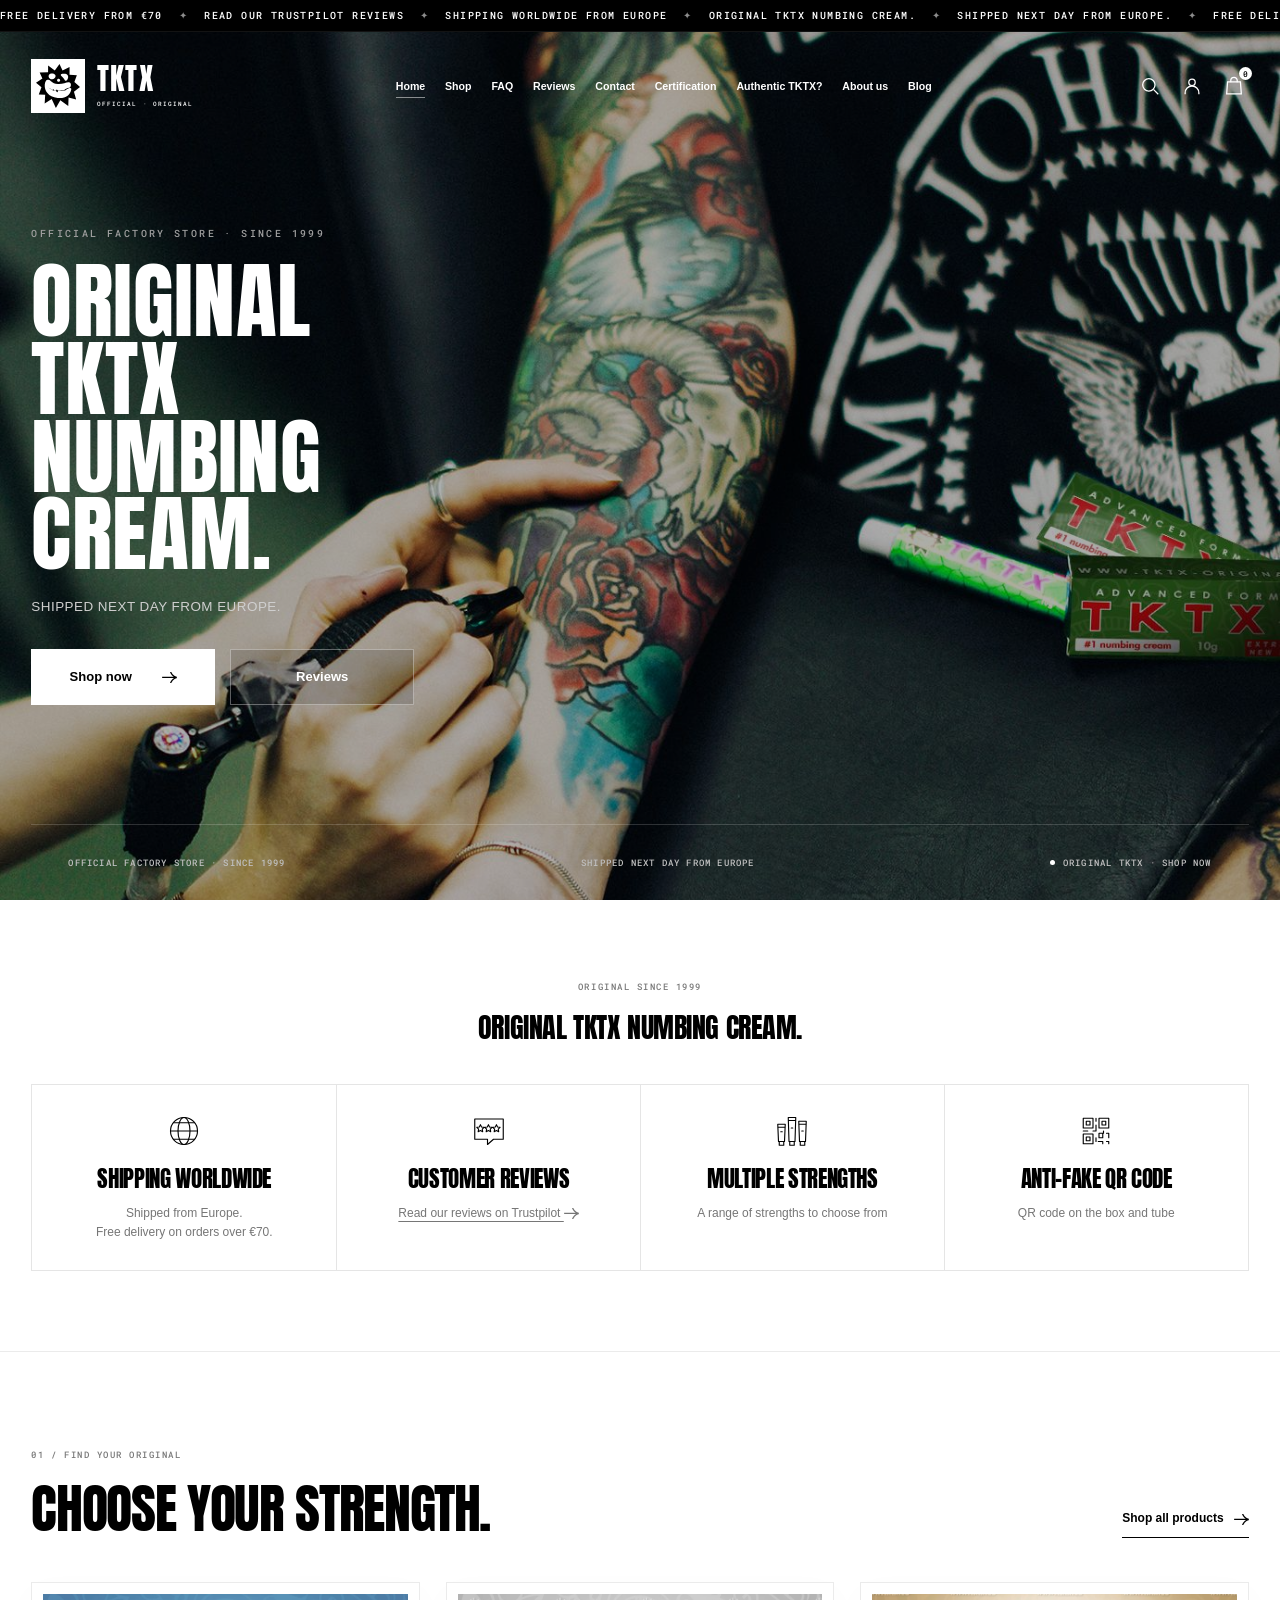
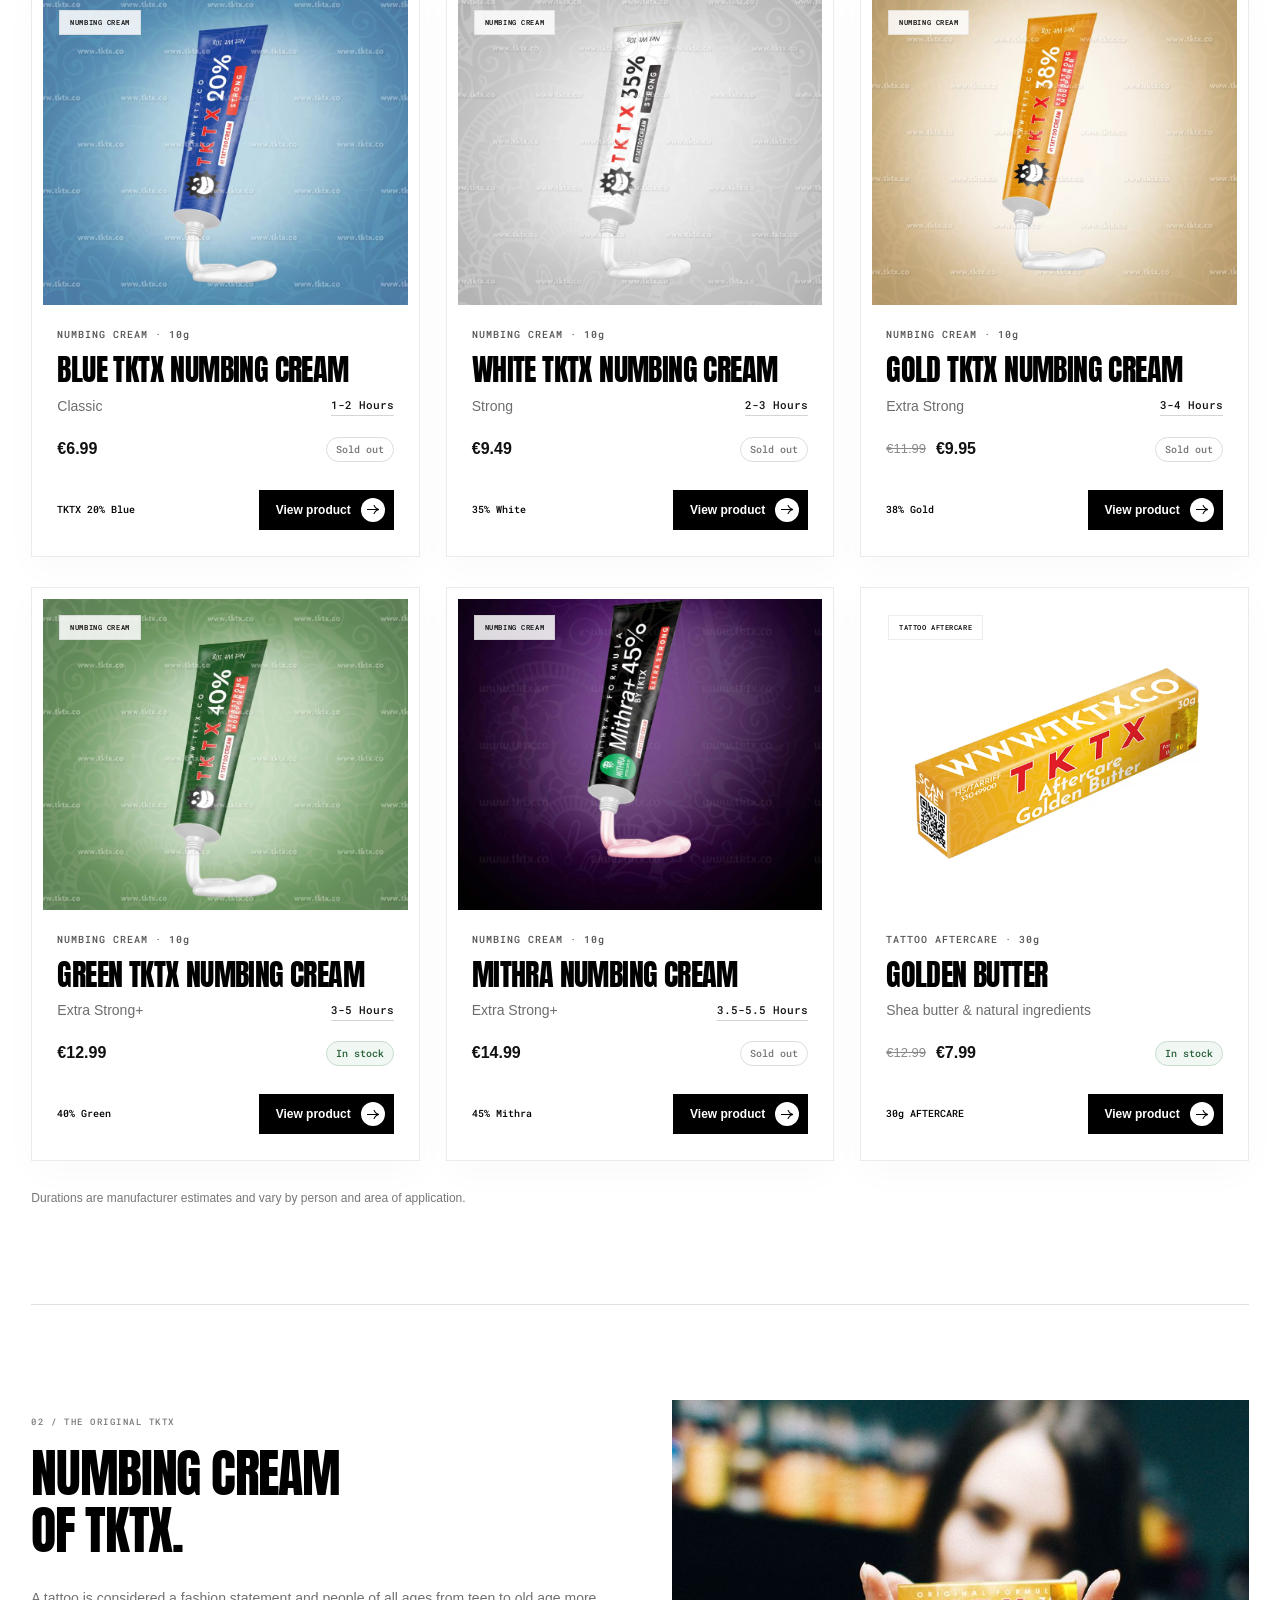
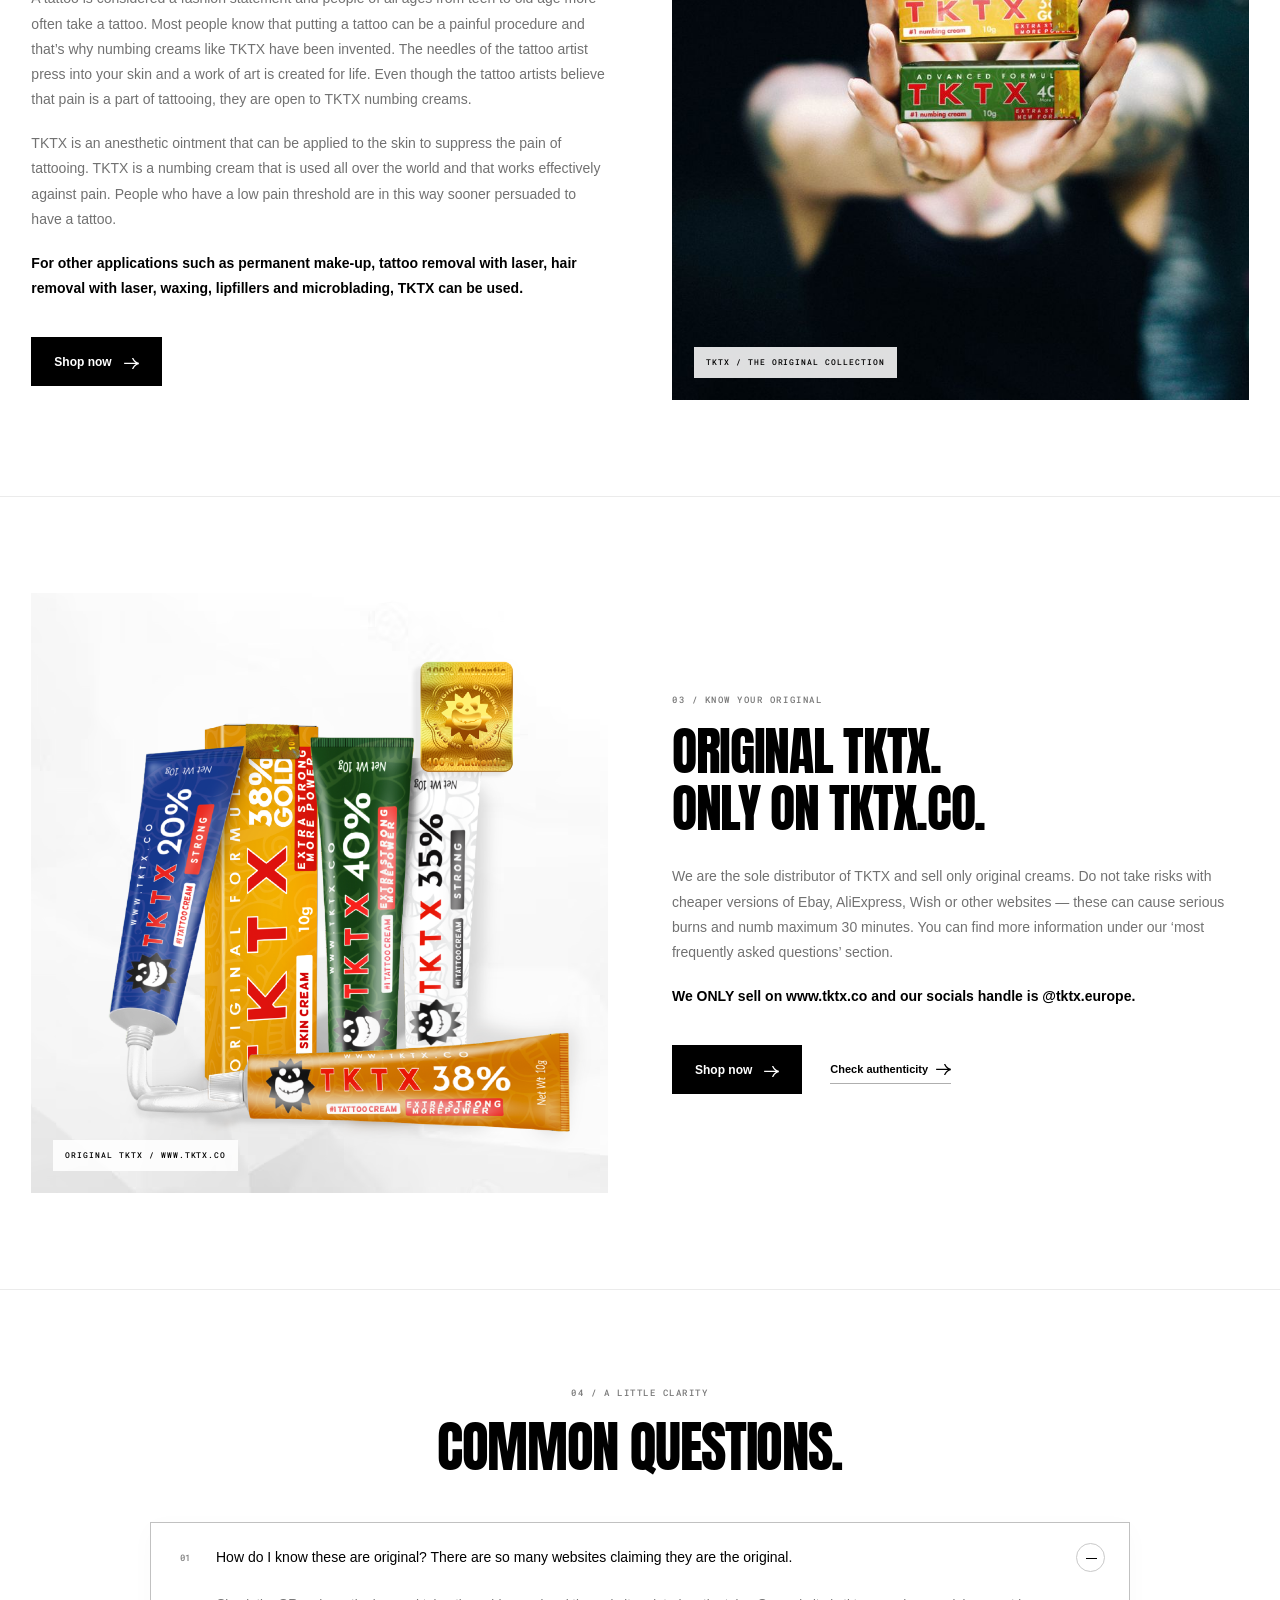
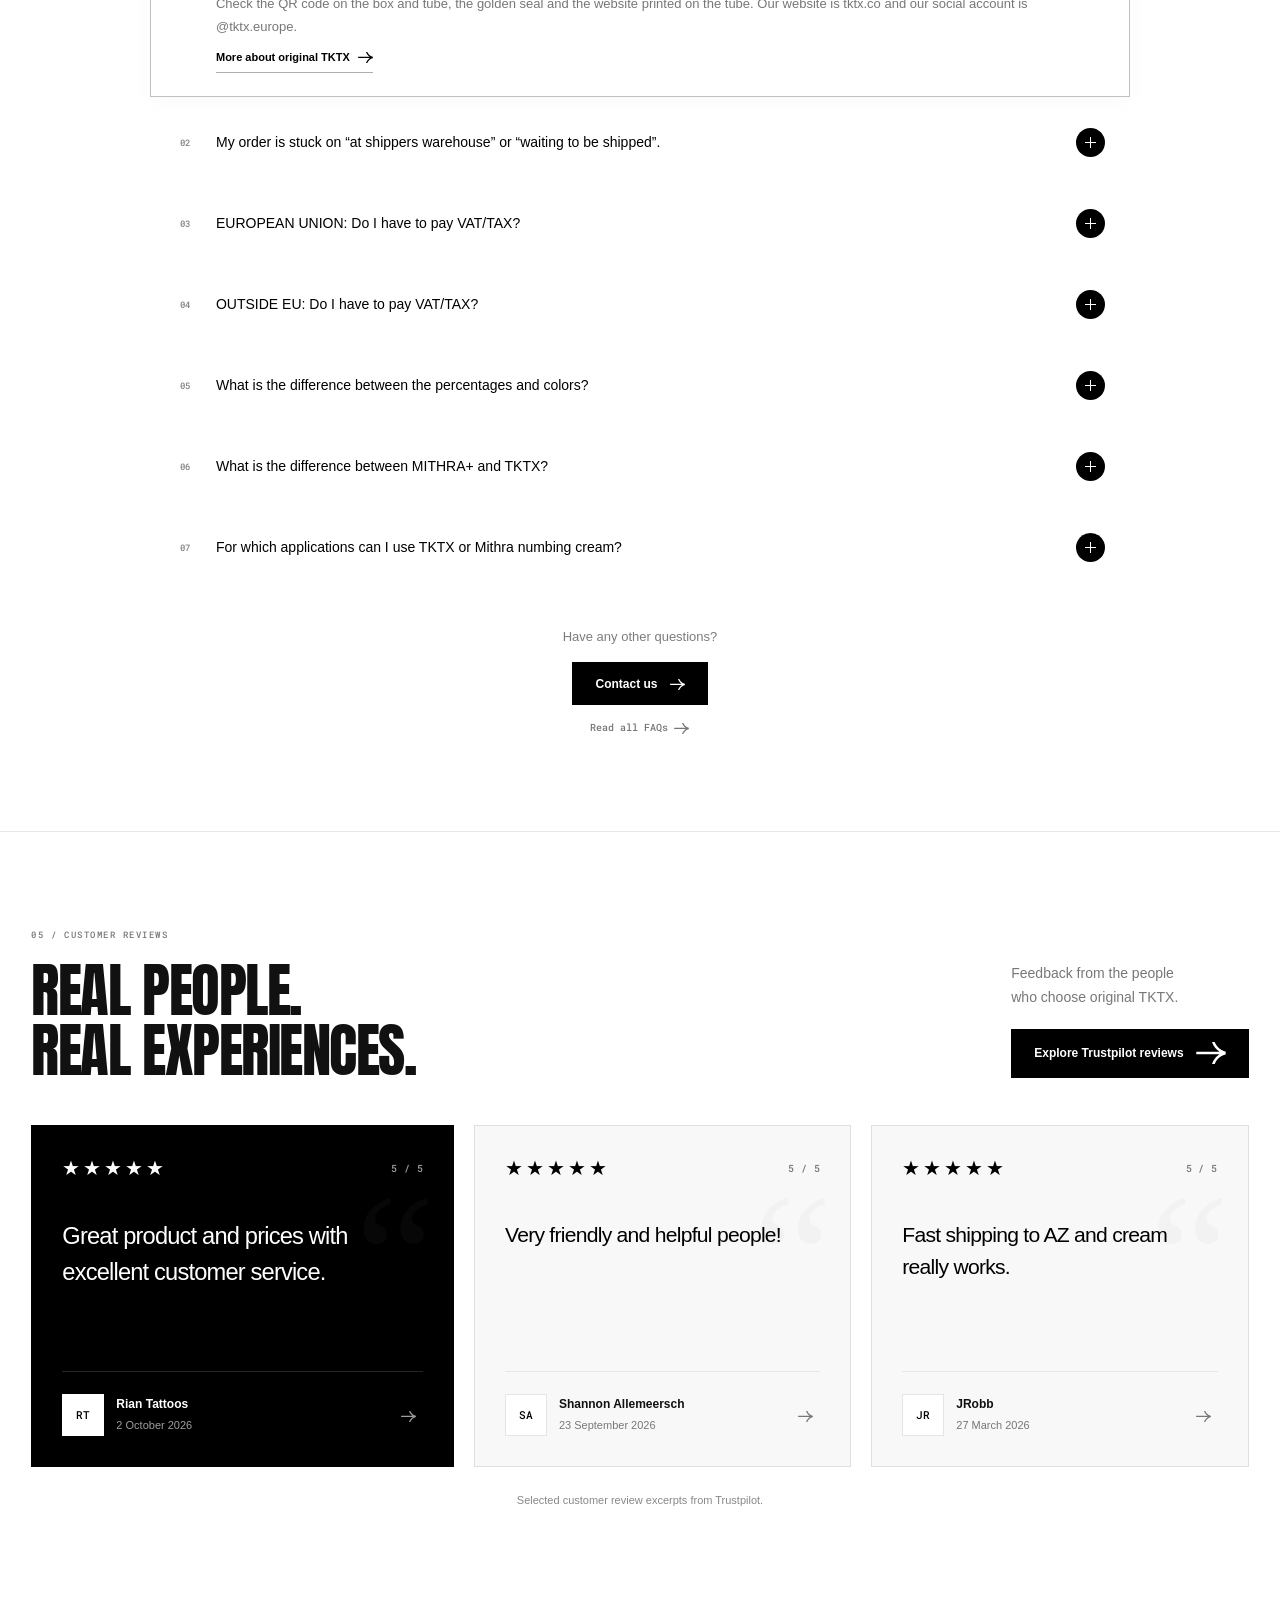
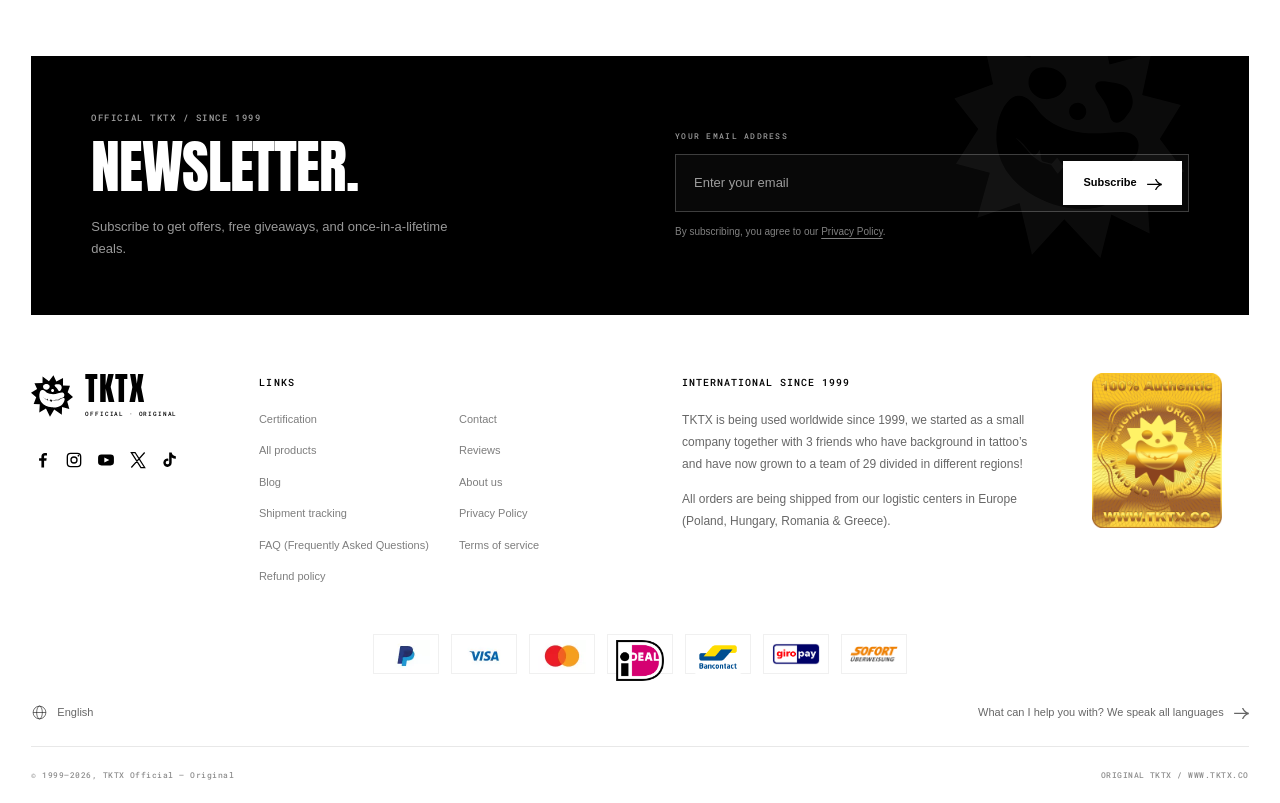
==== commit 0ee449cc: "Add files via upload" ====
--- a/index-final.html
+++ b/index-final.html
@@ -15,9 +15,7 @@
   <script src="script.js?v=3" defer></script>
   <script src="home-sections.js?v=1" defer></script>
   <link rel="stylesheet" href="catalog.css?v=16">
-  <link rel="stylesheet" href="refine-final.css">
-  <link rel="stylesheet" href="responsive-updates.css?v=2">
-  <script src="reviews-slider.js?v=1" defer></script>
+  <link rel="stylesheet" href="refine-final.css?v=6">
 </head>
 <body>
   <main class="tktx-store">
@@ -144,22 +142,11 @@
     </section>
     <section class="customer-stories" id="customer-reviews" aria-labelledby="trustpilot-title">
       <div class="page-container">
-        <header class="customer-stories-heading"><div><p class="section-kicker">05 / CUSTOMER REVIEWS</p><h2 id="trustpilot-title">REAL PEOPLE.<br>REAL EXPERIENCES.</h2></div><div class="reviews-heading-aside"><p>Feedback from the people <br>who choose original TKTX.</p><a class="dark-button reviews-all" href="https://www.trustpilot.com/review/tktx.co" target="_blank" rel="noopener noreferrer">Explore Trustpilot reviews <span aria-hidden="true"><span class="tktx-arrow" aria-hidden="true"></span></span></a></div></header>
-        <div class="customer-stories-grid" id="reviews-track">
+        <header class="customer-stories-heading"><div><p class="section-kicker">05 / CUSTOMER REVIEWS</p><h2 id="trustpilot-title">REAL PEOPLE.<br>REAL EXPERIENCES.</h2></div><div class="reviews-heading-aside"><p>Feedback from the people<br>who choose original TKTX.</p><a class="dark-button reviews-all" href="https://www.trustpilot.com/review/tktx.co" target="_blank" rel="noopener noreferrer">Explore Trustpilot reviews <span aria-hidden="true"><span class="tktx-arrow" aria-hidden="true"></span></span></a></div></header>
+        <div class="customer-stories-grid">
           <figure class="customer-story featured-story"><div class="customer-story-top"><span class="review-stars" aria-hidden="true">★★★★★</span><span class="review-quote-mark" aria-hidden="true">“</span><span class="review-individual-rating" aria-label="Rated 5 out of 5">5 / 5</span></div><blockquote><p>Great product and prices with excellent customer service.</p></blockquote><figcaption><span class="review-avatar" aria-hidden="true">RT</span><span class="review-author"><strong>Rian Tattoos</strong><time datetime="2026-10-02">2 October 2026</time></span><a href="https://www.trustpilot.com/reviews/6ac542aa2cc6e7955d48ad70" target="_blank" rel="noopener noreferrer" aria-label="Read Rian Tattoos’ review on Trustpilot"><span class="tktx-arrow" aria-hidden="true"></span></a></figcaption></figure>
           <figure class="customer-story"><div class="customer-story-top"><span class="review-stars" aria-hidden="true">★★★★★</span><span class="review-quote-mark" aria-hidden="true">“</span><span class="review-individual-rating" aria-label="Rated 5 out of 5">5 / 5</span></div><blockquote><p>Very friendly and helpful people!</p></blockquote><figcaption><span class="review-avatar" aria-hidden="true">SA</span><span class="review-author"><strong>Shannon Allemeersch</strong><time datetime="2026-09-23">23 September 2026</time></span><a href="https://www.trustpilot.com/reviews/6ab52eef2d8ec61a7e86c768" target="_blank" rel="noopener noreferrer" aria-label="Read Shannon Allemeersch’s review on Trustpilot"><span class="tktx-arrow" aria-hidden="true"></span></a></figcaption></figure>
           <figure class="customer-story"><div class="customer-story-top"><span class="review-stars" aria-hidden="true">★★★★★</span><span class="review-quote-mark" aria-hidden="true">“</span><span class="review-individual-rating" aria-label="Rated 5 out of 5">5 / 5</span></div><blockquote><p>Fast shipping to AZ and cream really works.</p></blockquote><figcaption><span class="review-avatar" aria-hidden="true">JR</span><span class="review-author"><strong>JRobb</strong><time datetime="2026-03-27">27 March 2026</time></span><a href="https://www.trustpilot.com/review/tktx.co" target="_blank" rel="noopener noreferrer" aria-label="View JRobb’s review on the TKTX Trustpilot profile"><span class="tktx-arrow" aria-hidden="true"></span></a></figcaption></figure>
-        </div>
-        <div class="review-slider-controls" aria-label="Review slideshow controls" hidden>
-          <div class="review-slider-pagination">
-            <span class="review-slider-counter" aria-hidden="true">1 / 3</span>
-            <div class="review-slider-dots" role="group" aria-label="Choose review page"></div>
-          </div>
-          <div class="review-slider-buttons">
-            <button class="review-slider-button" type="button" data-review-prev aria-label="Previous reviews" aria-controls="reviews-track"><svg viewBox="0 0 24 24" fill="none" stroke="currentColor" stroke-width="1.5" aria-hidden="true"><path d="m14 6-6 6 6 6M8 12h13"/></svg></button>
-            <button class="review-slider-button review-slider-toggle" type="button" aria-label="Pause review slideshow" aria-pressed="false"><svg class="review-pause-icon" viewBox="0 0 24 24" fill="none" stroke="currentColor" stroke-width="1.5" aria-hidden="true"><path d="M9 5v14M15 5v14"/></svg><svg class="review-play-icon" viewBox="0 0 24 24" fill="none" stroke="currentColor" stroke-width="1.5" aria-hidden="true"><path d="m9 5 10 7-10 7z"/></svg></button>
-            <button class="review-slider-button" type="button" data-review-next aria-label="Next reviews" aria-controls="reviews-track"><svg viewBox="0 0 24 24" fill="none" stroke="currentColor" stroke-width="1.5" aria-hidden="true"><path d="m10 6 6 6-6 6M16 12H3"/></svg></button>
-          </div>
         </div>
         <div class="reviews-section-bottom"><p>Selected customer review excerpts from Trustpilot.</p></div>
       </div>
--- a/refine-final.css
+++ b/refine-final.css
@@ -108,3 +108,35 @@
  .tktx-store .customer-stories-heading h2,.tktx-store .products-heading h2,.tktx-store .faq-heading h2,.tktx-store .story-copy h2{overflow-wrap:break-word}
 }
 @media(max-width:380px){.tktx-store .shop-card-body h3{font-size:15px}.tktx-store .hero-footer,.tktx-store .store-status{font-size:8px}}
+
+/* ===== Oct 28 update ===== */
+/* Divider between the product grid and "02 / The Original TKTX", aligned to the content width. */
+.tktx-store .story-section{position:relative}
+.tktx-store .story-section::before{content:"";position:absolute;top:0;left:var(--content-edge);right:var(--content-edge);height:1px;background:#0000001f;pointer-events:none}
+
+/* Desktop banner: full-width photo with no dark overlay; focus on hands, watch and TKTX box. */
+@media(min-width:761px){
+ .tktx-store .hero:not(.product-page-hero) .hero-image{inset:var(--announcement-height) 0 0;background-size:cover;background-position:center 35%}
+ .tktx-store .hero:not(.product-page-hero) .hero-shade{display:none}
+ .tktx-store .hero:not(.product-page-hero) .hero-copy{width:min(40%,600px)}
+ .tktx-store .hero-copy h1{font-size:min(6.6vw,112px,12.5vh);line-height:.92;letter-spacing:.005em;margin:clamp(14px,2.2vh,26px) 0 clamp(16px,2.6vh,30px)}
+ .tktx-store .hero-copy .eyebrow{letter-spacing:.24em}
+ .tktx-store .hero-copy .description{margin-bottom:clamp(22px,3.4vh,40px)}
+}
+@media(min-width:761px) and (max-height:820px){
+ .tktx-store .hero-copy h1{line-height:.92;margin:1.8vh 0 2.4vh}
+}
+@media(min-width:761px) and (max-width:1000px){
+ .tktx-store .hero:not(.product-page-hero) .hero-copy{width:52%}
+ .tktx-store .hero-copy h1{font-size:min(8.6vw,12.5vh)}
+}
+
+/* Desktop banner: headline block vertically centred between the header and the bottom strip. */
+@media(min-width:761px){
+ .tktx-store .hero:not(.product-page-hero){padding-top:clamp(108px,8vw,128px)}
+ .tktx-store .hero:not(.product-page-hero) .hero-copy{margin:auto 0 auto var(--content-edge)}
+ .tktx-store .hero:not(.product-page-hero) .hero-footer{margin-top:0}
+}
+
+/* Light dark overlay on the banner (all versions, all screen sizes). */
+.tktx-store .hero:not(.product-page-hero) .hero-shade{display:block;inset:var(--announcement-height) 0 0;background:rgba(0,0,0,.32)}
